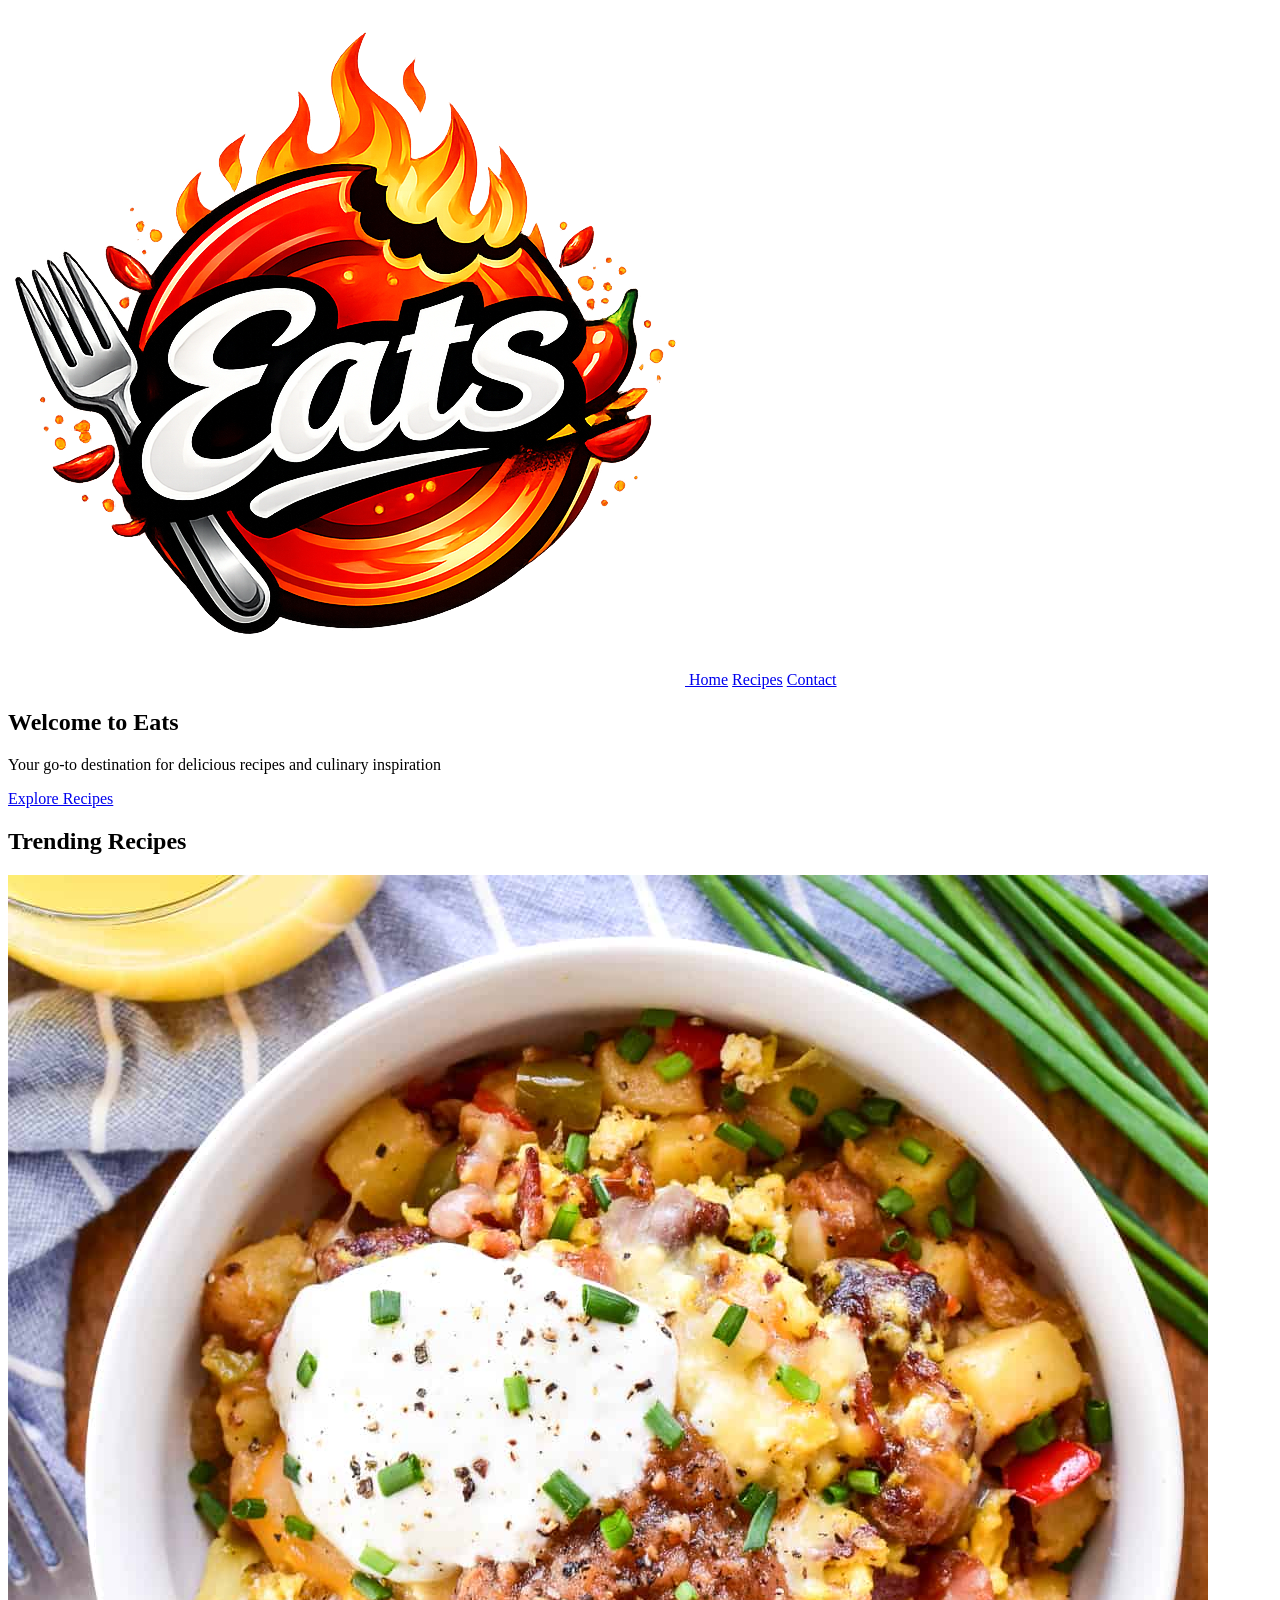
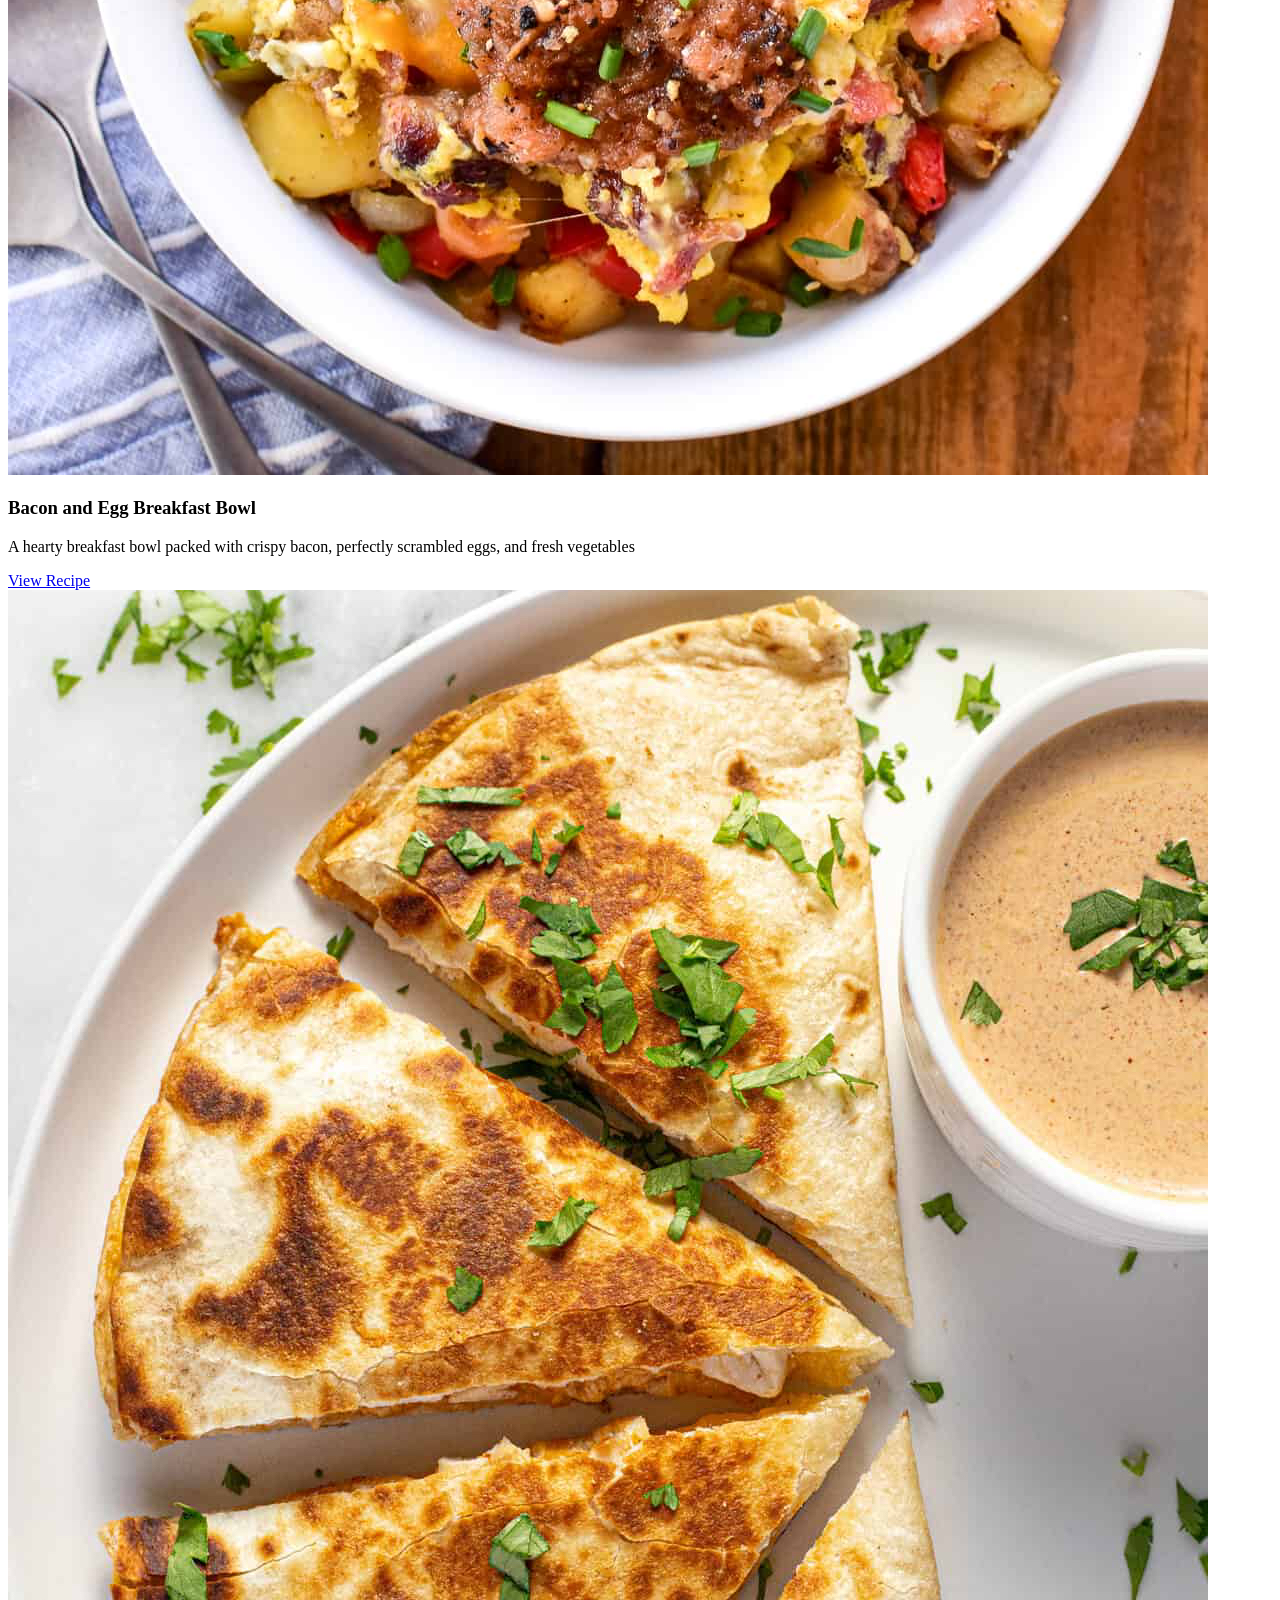
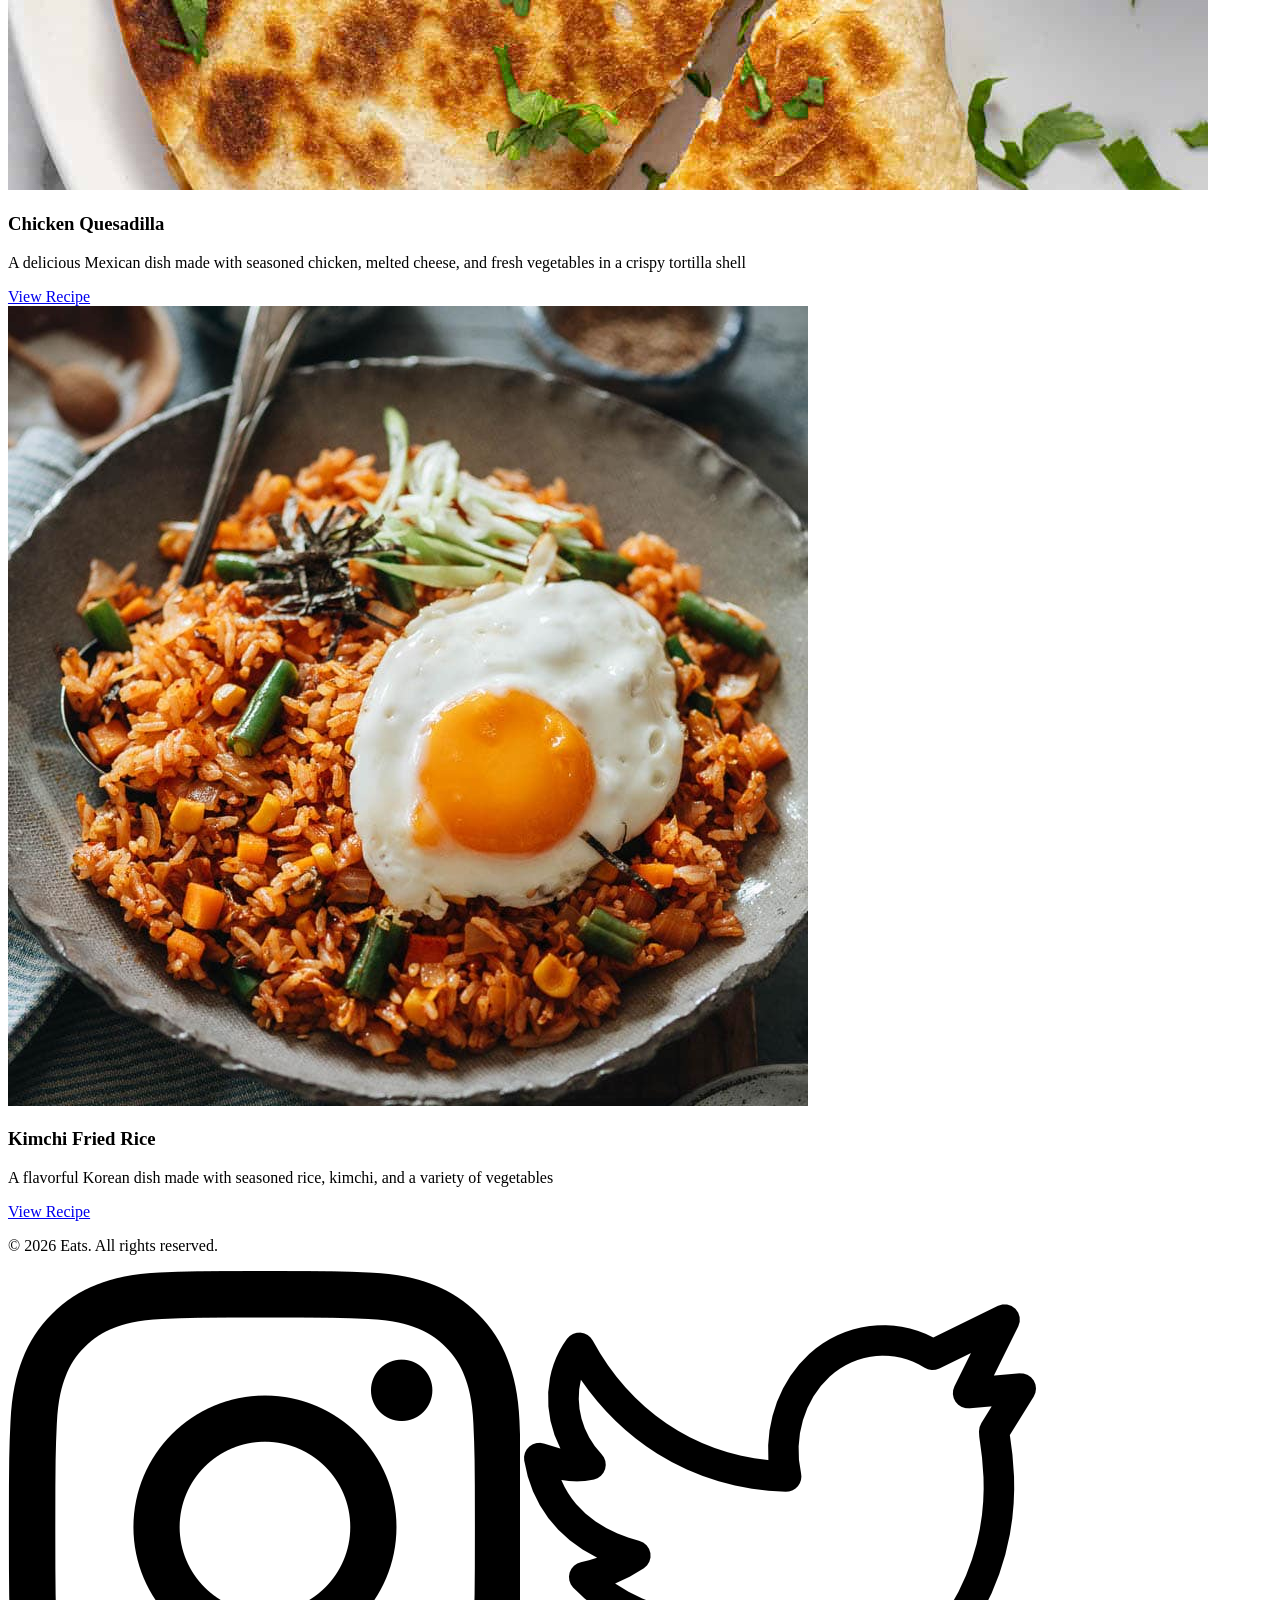
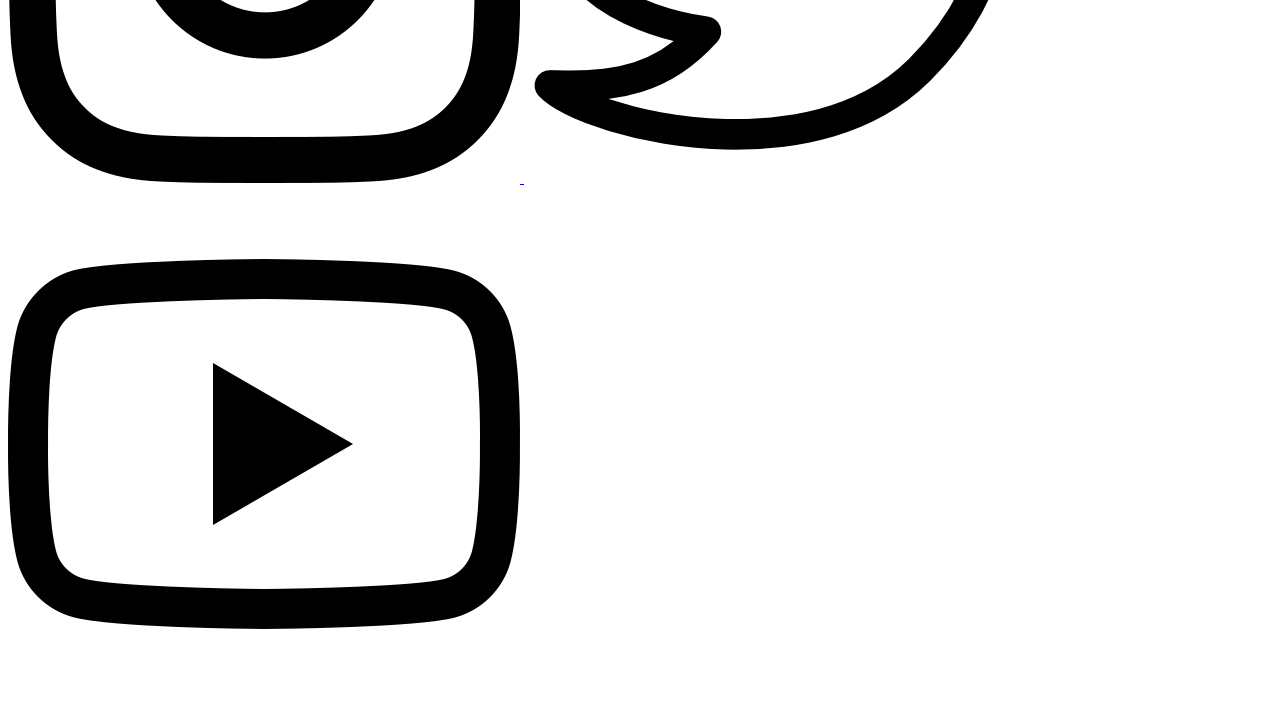
==== index.html @ 7d7ef248 "feat: Setup initial HTML" ====
<!DOCTYPE html>
<html lang="en">
<head>
    <meta charset="UTF-8">
    <meta name="viewport" content="width=device-width, initial-scale=1.0">
    <title>Eats</title>
</head>
<body>
    <header>
        <nav>
            <a href="index.html" class="logo-link">
                <img src="assets/images/logo.png" alt="Eats Logo" id="nav-logo">
            </a>
            <a href="index.html" class="active">Home</a>
            <a href="recipes.html">Recipes</a>
            <a href="contact.html">Contact</a>
        </nav>
    </header>

    <main>
        <section class="hero">
            <h1>Welcome to Eats</h1>
            <p>Your go-to destination for delicious recipes and culinary inspiration</p>
            <a href="recipes.html" class="btn">Explore Recipes</a>
        </section>

        <section class="trending-recipes">
            <h2>Trending Recipes</h2>
            <article class="recipe-card">
                <img src="assets/images/breakfast-bowl.jpg" alt="Bacon and Egg Breakfast Bowl" class ="recipe-card-image">
                <h3 class="recipe-card-title">Bacon and Egg Breakfast Bowl</h3>
                <p class="recipe-card-description">A hearty breakfast bowl packed with crispy bacon, perfectly scrambled eggs, and fresh vegetables</p>
                <a href="bacon-and-egg-breakfast-bowl.html" class="recipe-card-btn">View Recipe</a>
            </article>

            <article class="recipe-card">
                <img src="assets/images/chicken-quesadilla.jpg" alt="Chicken Quesadilla" class ="recipe-card-image">
                <h3 class="recipe-card-title">Chicken Quesadilla</h3>
                <p class="recipe-card-description">A delicious Mexican dish made with seasoned chicken, melted cheese, and fresh vegetables in a crispy tortilla shell</p>
                <a href="chicken-quesadilla.html" class="recipe-card-btn">View Recipe</a>
            </article>
            
            <article class="recipe-card">
                <img src="assets/images/kimchi-fried-rice.jpg" alt="Kimchi Fried Rice" class ="recipe-card-image">
                <h3 class="recipe-card-title">Kimchi Fried Rice</h3>
                <p class="recipe-card-description">A flavorful Korean dish made with seasoned rice, kimchi, and a variety of vegetables</p>
                <a href="kimchi-fried-rice.html" class="recipe-card-btn">View Recipe</a>
            </article>
        </section>
    </main>

    <footer>
        <p>&copy; 2026 Eats. All rights reserved.</p>
        <a href="https://www.instagram.com" target="_blank" rel="noopener noreferrer">
            <img src="assets/images/icon-instagram.png" alt="Instagram Icon" class="footer-icon">
        </a>
        <a href="https://www.twitter.com" target="_blank" rel="noopener noreferrer">
            <img src="assets/images/icon-twitter.png" alt="Twitter Icon" class="footer-icon">
        </a>
        <a href="https://www.youtube.com" target="_blank" rel="noopener noreferrer">
            <img src="assets/images/icon-youtube.png" alt="YouTube Icon" class="footer-icon">
        </a>
    </footer>
</body>
</html>
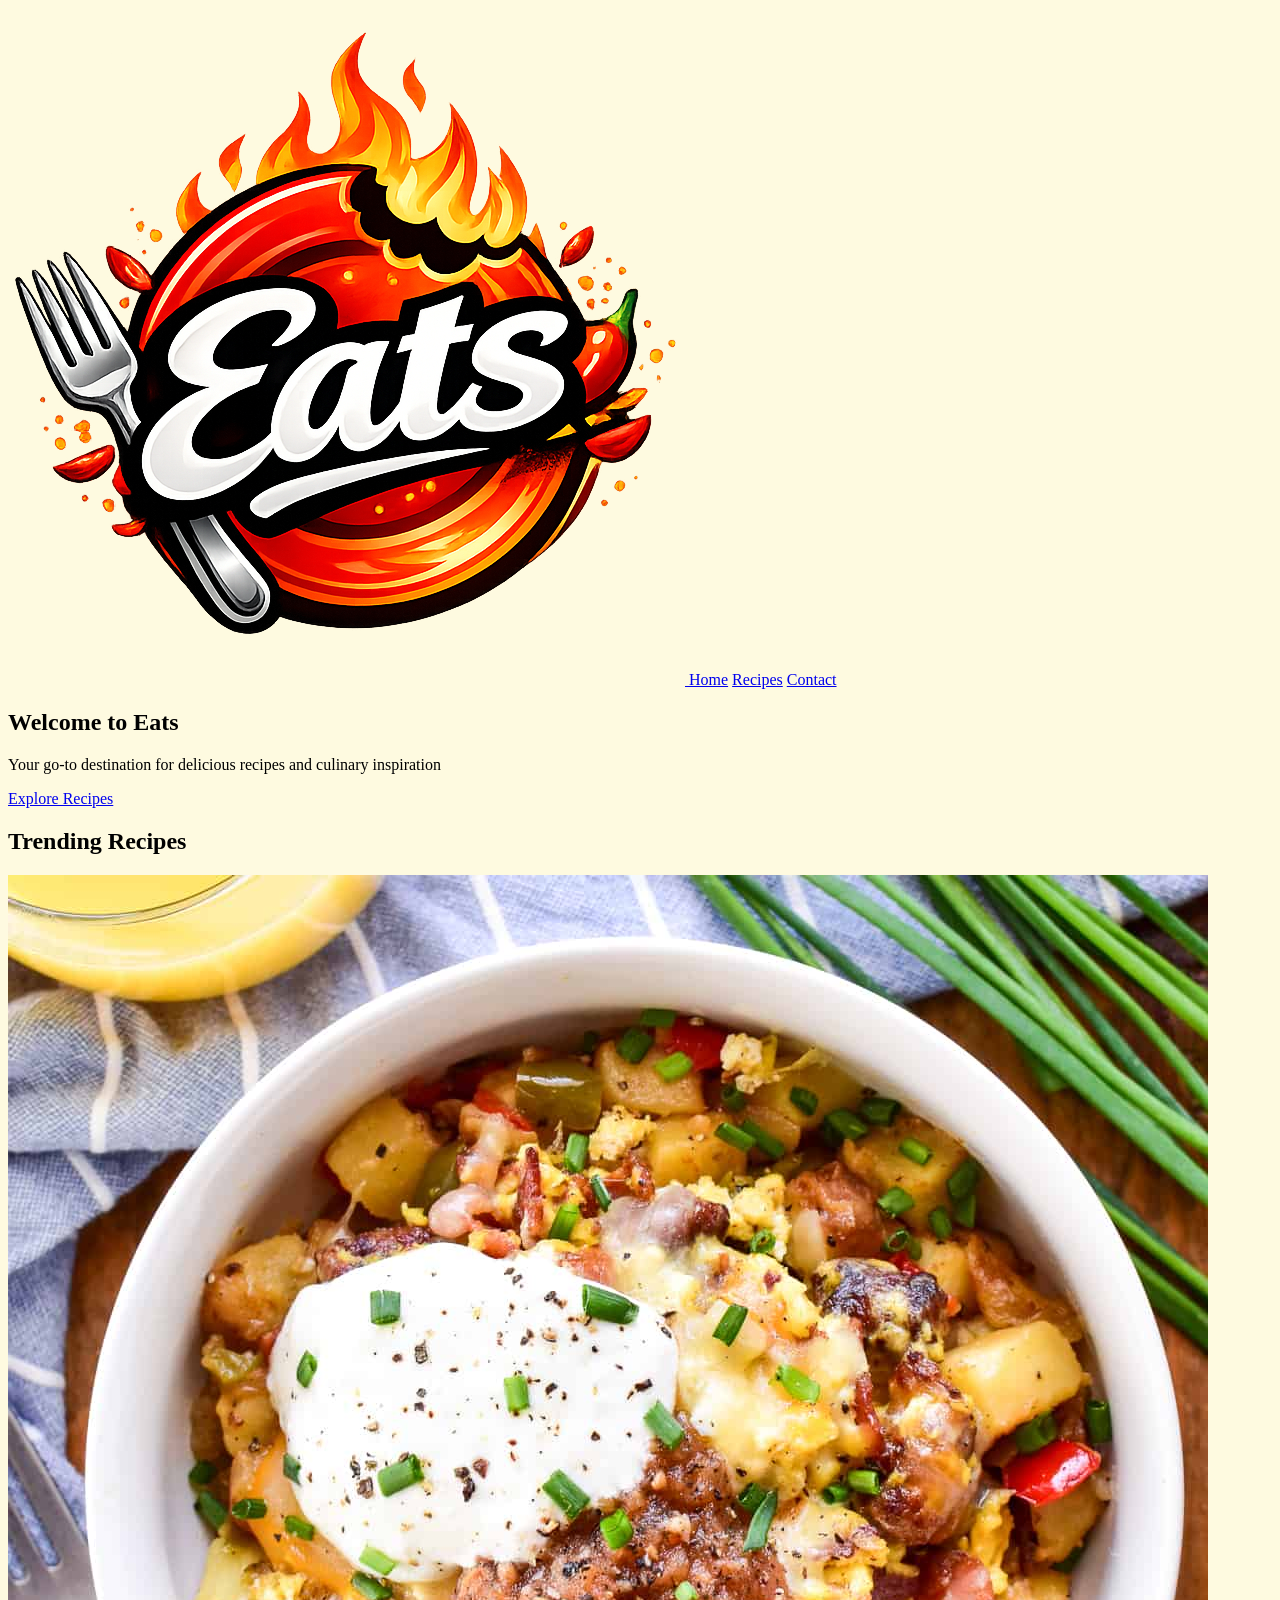
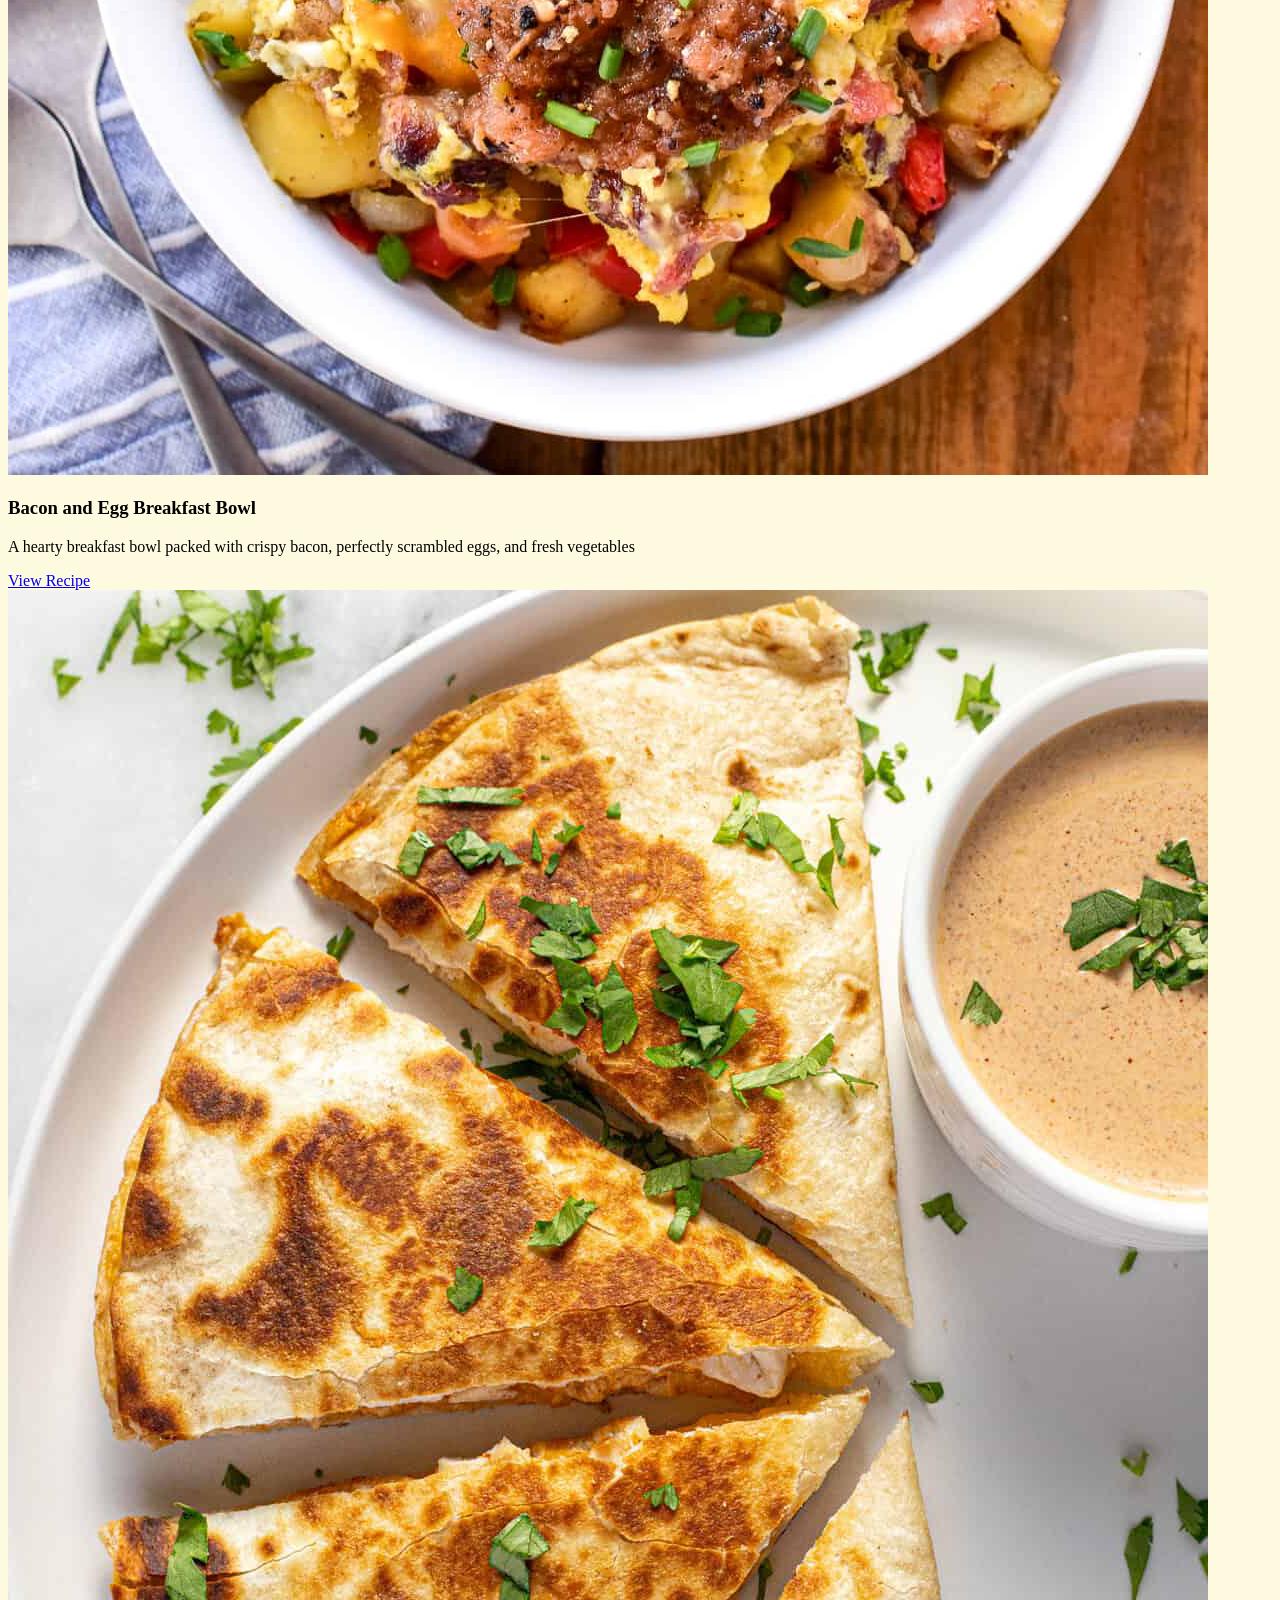
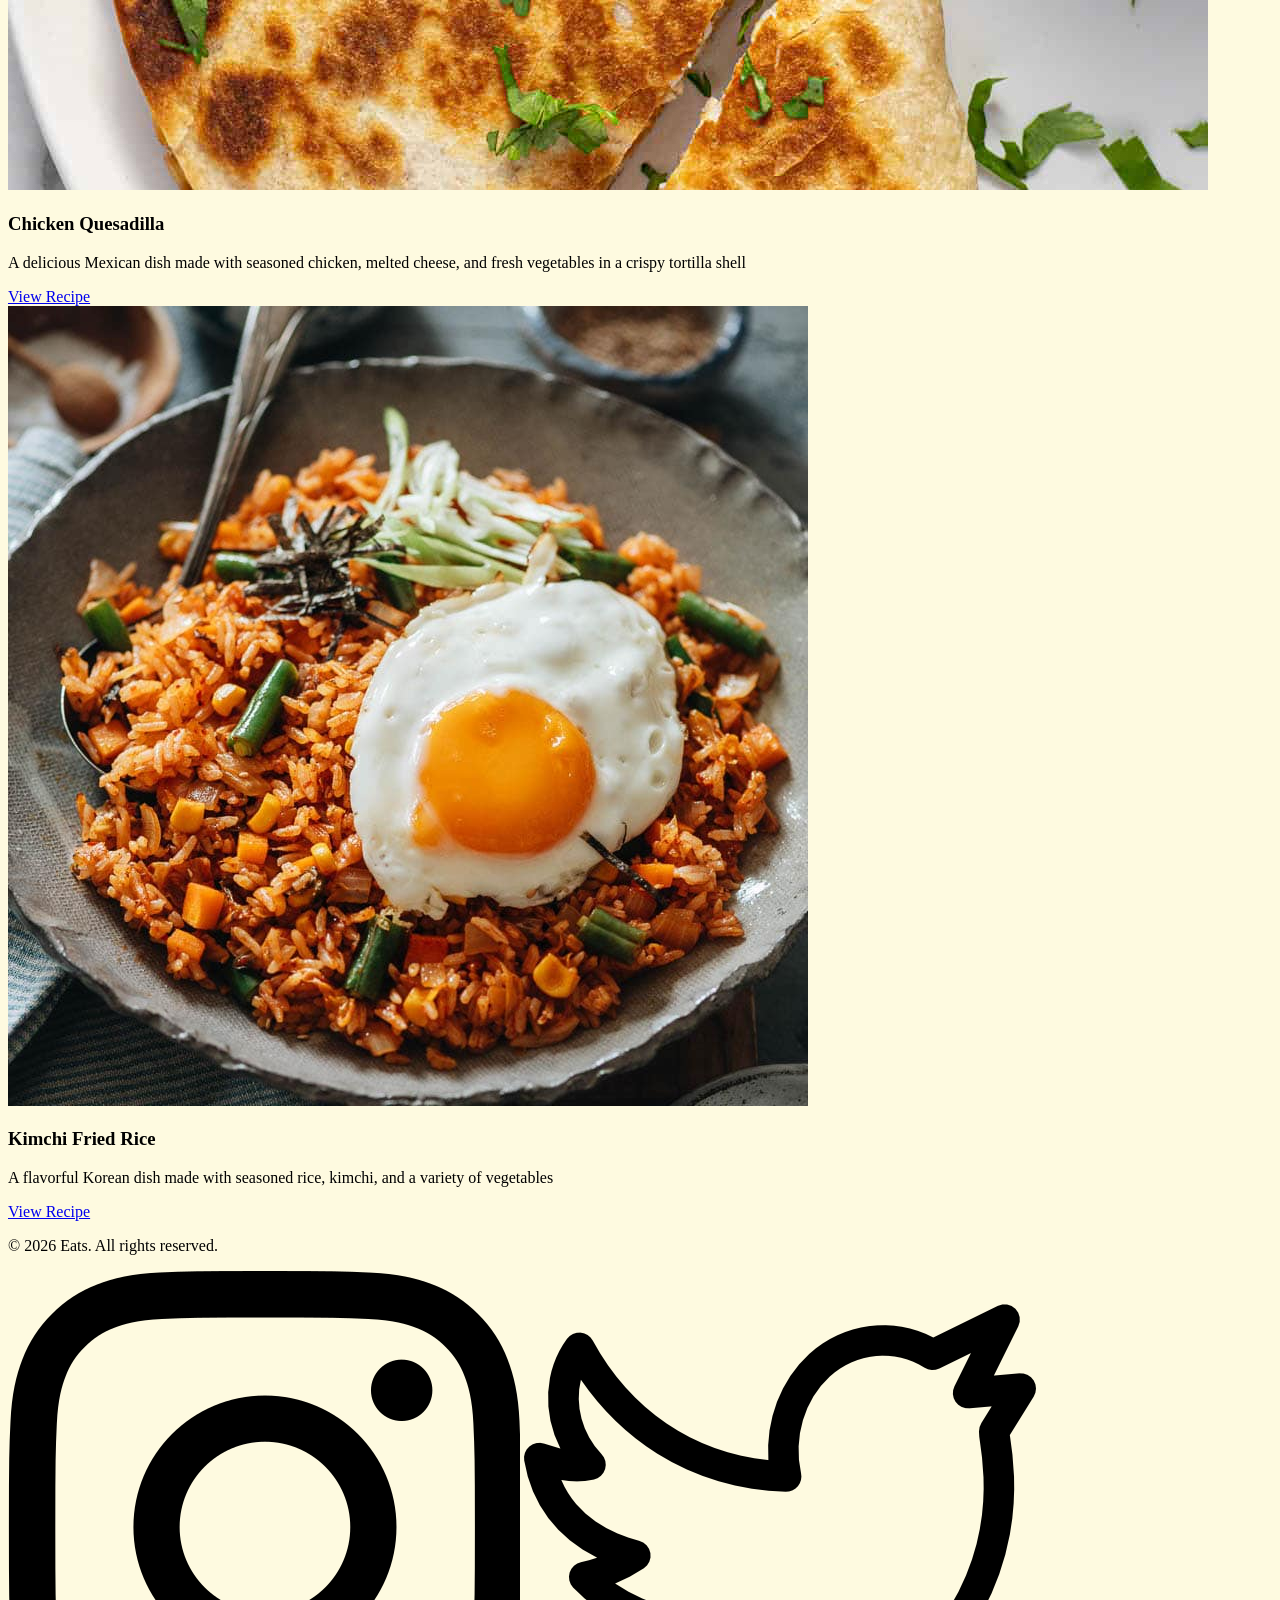
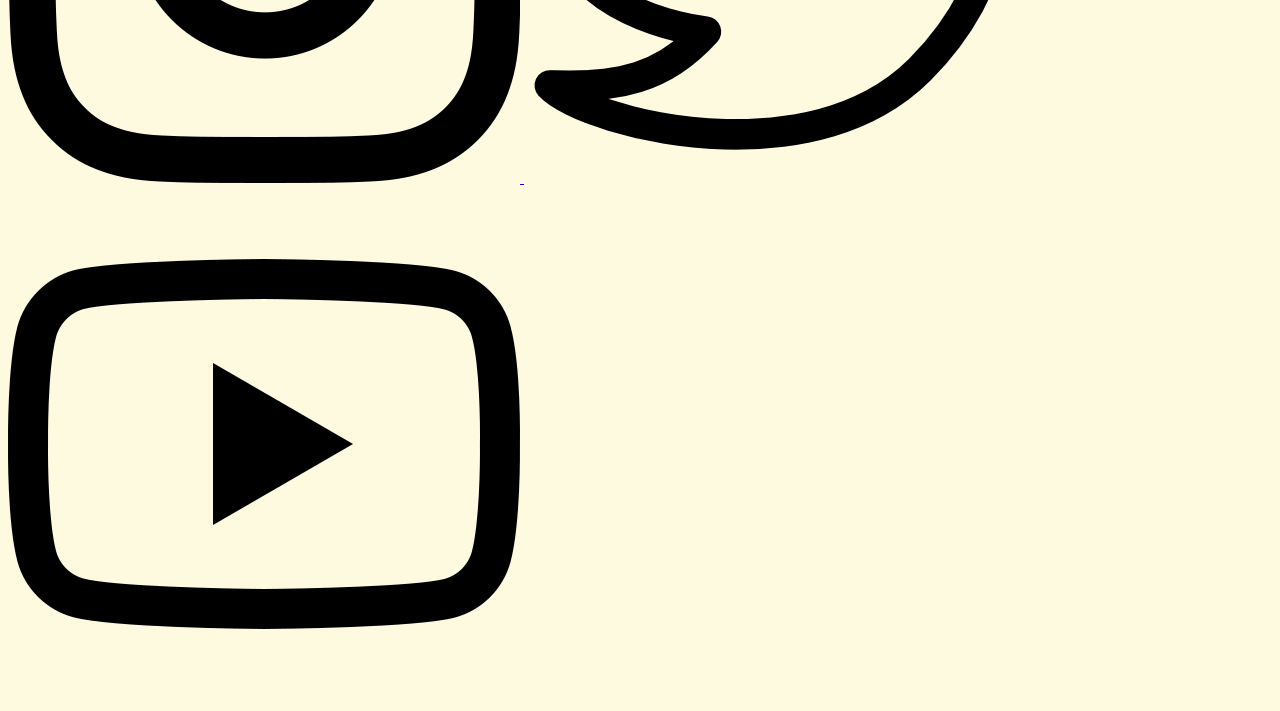
==== commit e84b494b: "feat: CSS body background" ====
--- a/index.html
+++ b/index.html
@@ -3,6 +3,7 @@
 <head>
     <meta charset="UTF-8">
     <meta name="viewport" content="width=device-width, initial-scale=1.0">
+    <link rel="stylesheet" href="assets/css/styles.css">
     <title>Eats</title>
 </head>
 <body>
--- a/assets/css/styles.css
+++ b/assets/css/styles.css
@@ -0,0 +1,3 @@
+body {
+    background-color: #FEFAE0;
+}
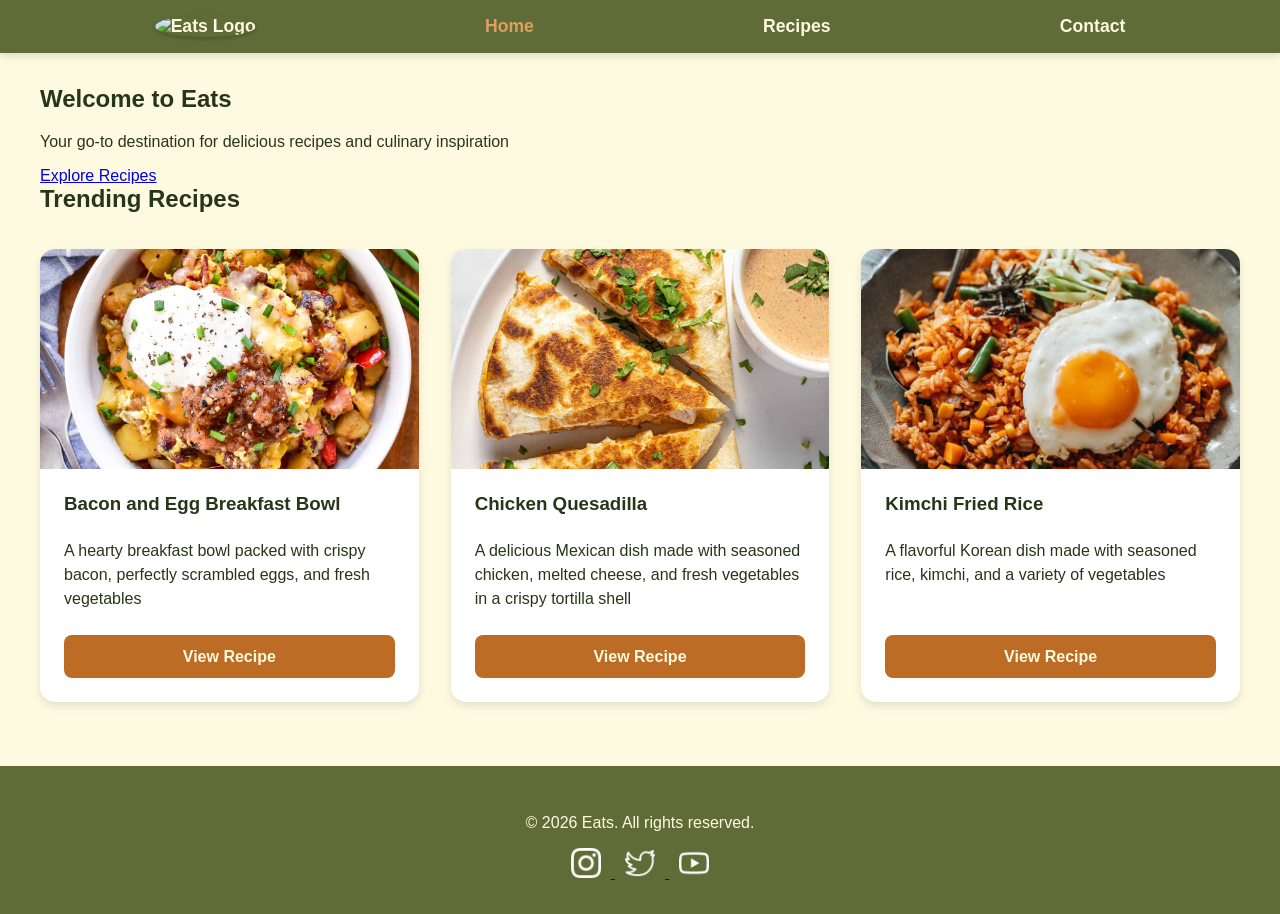
==== commit 47bf401f: "did a lot in css" ====
--- a/index.html
+++ b/index.html
@@ -10,7 +10,7 @@
     <header>
         <nav>
             <a href="index.html" class="logo-link">
-                <img src="assets/images/logo.png" alt="Eats Logo" id="nav-logo">
+                <img src="assets/images/logo.jpg" alt="Eats Logo" id="nav-logo">
             </a>
             <a href="index.html" class="active">Home</a>
             <a href="recipes.html">Recipes</a>
@@ -27,27 +27,38 @@
 
         <section class="trending-recipes">
             <h2>Trending Recipes</h2>
-            <article class="recipe-card">
-                <img src="assets/images/breakfast-bowl.jpg" alt="Bacon and Egg Breakfast Bowl" class ="recipe-card-image">
-                <h3 class="recipe-card-title">Bacon and Egg Breakfast Bowl</h3>
-                <p class="recipe-card-description">A hearty breakfast bowl packed with crispy bacon, perfectly scrambled eggs, and fresh vegetables</p>
-                <a href="bacon-and-egg-breakfast-bowl.html" class="recipe-card-btn">View Recipe</a>
-            </article>
+            
+            <div class="recipe-grid">
+                
+                <article class="recipe-card">
+                    <img src="assets/images/breakfast-bowl.jpg" alt="Bacon and Egg Breakfast Bowl" class="recipe-card-image">
+                    <div class="card-content">
+                        <h3 class="recipe-card-title">Bacon and Egg Breakfast Bowl</h3>
+                        <p class="recipe-card-description">A hearty breakfast bowl packed with crispy bacon, perfectly scrambled eggs, and fresh vegetables</p>
+                        <a href="bacon-and-egg-breakfast-bowl.html" class="recipe-card-btn">View Recipe</a>
+                    </div>
+                </article>
 
-            <article class="recipe-card">
-                <img src="assets/images/chicken-quesadilla.jpg" alt="Chicken Quesadilla" class ="recipe-card-image">
-                <h3 class="recipe-card-title">Chicken Quesadilla</h3>
-                <p class="recipe-card-description">A delicious Mexican dish made with seasoned chicken, melted cheese, and fresh vegetables in a crispy tortilla shell</p>
-                <a href="chicken-quesadilla.html" class="recipe-card-btn">View Recipe</a>
-            </article>
-            
-            <article class="recipe-card">
-                <img src="assets/images/kimchi-fried-rice.jpg" alt="Kimchi Fried Rice" class ="recipe-card-image">
-                <h3 class="recipe-card-title">Kimchi Fried Rice</h3>
-                <p class="recipe-card-description">A flavorful Korean dish made with seasoned rice, kimchi, and a variety of vegetables</p>
-                <a href="kimchi-fried-rice.html" class="recipe-card-btn">View Recipe</a>
-            </article>
-        </section>
+                <article class="recipe-card">
+                    <img src="assets/images/chicken-quesadilla.jpg" alt="Chicken Quesadilla" class="recipe-card-image">
+                    <div class="card-content">
+                        <h3 class="recipe-card-title">Chicken Quesadilla</h3>
+                        <p class="recipe-card-description">A delicious Mexican dish made with seasoned chicken, melted cheese, and fresh vegetables in a crispy tortilla shell</p>
+                        <a href="chicken-quesadilla.html" class="recipe-card-btn">View Recipe</a>
+                    </div>
+                </article>
+                
+                <article class="recipe-card">
+                    <img src="assets/images/kimchi-fried-rice.jpg" alt="Kimchi Fried Rice" class="recipe-card-image">
+                    <div class="card-content">
+                        <h3 class="recipe-card-title">Kimchi Fried Rice</h3>
+                        <p class="recipe-card-description">A flavorful Korean dish made with seasoned rice, kimchi, and a variety of vegetables</p>
+                        <a href="kimchi-fried-rice.html" class="recipe-card-btn">View Recipe</a>
+                    </div>
+                </article>
+
+            </div>
+            </section>
     </main>
 
     <footer>
--- a/assets/css/styles.css
+++ b/assets/css/styles.css
@@ -1,3 +1,161 @@
 body {
     background-color: #FEFAE0;
+}
+
+
+
+:root {
+    --dark-green: #283618;
+    --light-green: #606C38;
+    --off-white: #FEFAE0;
+    --light-brown: #DDA15E;
+    --dark-brown: #BC6C25;
+    --bg-color: var(--off-white);
+    --text-color: var(--dark-green);
+    --card-bg: #ffffff;
+    --nav-bg: var(--light-green);
+    --nav-text: var(--off-white);
+    --btn-bg: var(--dark-brown);
+    --btn-hover: var(--light-brown);
+}
+
+body.dark-mode {
+    --bg-color: var(--dark-green);
+    --text-color: var(--off-white);
+    --card-bg: var(--light-green);
+    --nav-bg: #1a2410;
+    --nav-text: var(--off-white);
+}
+
+body {
+    background-color: var(--bg-color);
+    color: var(--text-color);
+    font-family: 'Segoe UI', Tahoma, Geneva, Verdana, sans-serif;
+    margin: 0;
+    padding: 0;
+    transition: background-color 0.3s ease, color 0.3s ease; 
+}
+
+h1, h2, h3 {
+    margin-top: 0;
+}
+
+header {
+    background-color: var(--nav-bg);
+    box-shadow: 0 4px 6px rgba(0,0,0,0.1);
+}
+
+nav {
+    display: flex;
+    justify-content: space-around;
+    align-items: center;
+    padding: 1rem 2rem;
+    max-width: 1200px;
+    margin: 0 auto;
+}
+
+nav a {
+    color: var(--nav-text);
+    text-decoration: none;
+    font-weight: bold;
+    font-size: 1.1rem;
+    transition: color 0.3s ease;
+}
+
+nav a:hover, nav a.active {
+    color: var(--light-brown);
+}
+
+#nav-logo {
+    height: 60px;
+    border-radius: 50%;
+    box-shadow: 0 2px 4px rgba(0,0,0,0.2);
+}
+
+main {
+    max-width: 1200px;
+    margin: 2rem auto;
+    padding: 0 1rem;
+}
+
+.recipe-grid {
+    display: grid;
+    grid-template-columns: repeat(auto-fit, minmax(300px, 1fr));
+    gap: 2rem;
+    padding: 1rem 0;
+}
+
+.recipe-card {
+    background-color: var(--card-bg);
+    border-radius: 15px;
+    overflow: hidden;
+    box-shadow: 0 4px 8px rgba(0,0,0,0.1);
+    display: flex;
+    flex-direction: column;
+    transition: transform 0.3s ease, box-shadow 0.3s ease;
+}
+
+.recipe-card:hover {
+    transform: translateY(-10px);
+    box-shadow: 0 12px 24px rgba(0,0,0,0.2);
+}
+
+.recipe-card-image {
+    width: 100%;
+    height: 220px;
+    object-fit: cover;
+}
+
+.card-content {
+    padding: 1.5rem;
+    display: flex;
+    flex-direction: column;
+    flex-grow: 1;
+}
+
+.recipe-card-title {
+    color: var(--text-color);
+    margin-bottom: 0.5rem;
+}
+
+.recipe-card-description {
+    margin-bottom: 1.5rem;
+    line-height: 1.5;
+    flex-grow: 1;
+}
+
+.recipe-card-btn {
+    display: block;
+    padding: 0.8rem 1.5rem;
+    background-color: var(--btn-bg);
+    color: var(--off-white);
+    text-decoration: none;
+    border-radius: 8px;
+    font-weight: bold;
+    text-align: center;
+    transition: background-color 0.3s ease, transform 0.2s ease;
+}
+
+.recipe-card-btn:hover {
+    background-color: var(--btn-hover);
+    transform: scale(1.03);
+}
+
+footer {
+    background-color: var(--nav-bg);
+    color: var(--nav-text);
+    text-align: center;
+    padding: 2rem;
+    margin-top: 3rem;
+}
+
+.footer-icon {
+    width: 30px;
+    margin: 0 10px;
+    filter: brightness(0) invert(1); 
+    transition: transform 0.3s ease;
+}
+
+.footer-icon:hover {
+    transform: scale(1.2);
 }
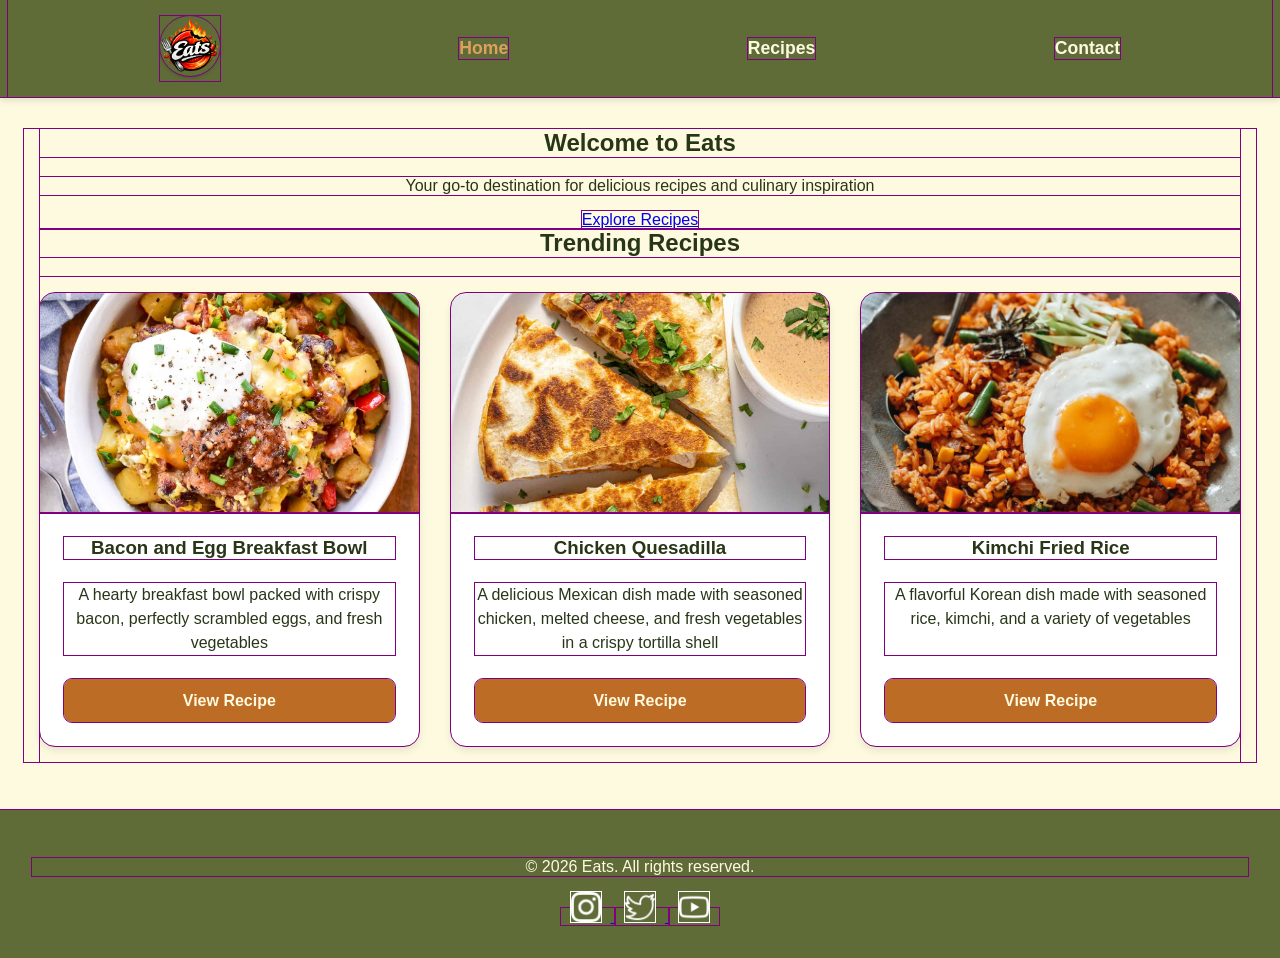
==== commit 7ca08625: "chore: Center CSS & fix logo image in nav bar" ====
--- a/index.html
+++ b/index.html
@@ -1,77 +1,77 @@
 <!DOCTYPE html>
 <html lang="en">
-<head>
-    <meta charset="UTF-8">
-    <meta name="viewport" content="width=device-width, initial-scale=1.0">
-    <link rel="stylesheet" href="assets/css/styles.css">
-    <title>Eats</title>
-</head>
-<body>
-    <header>
-        <nav>
-            <a href="index.html" class="logo-link">
-                <img src="assets/images/logo.jpg" alt="Eats Logo" id="nav-logo">
+    <head>
+        <meta charset="UTF-8">
+        <meta name="viewport" content="width=device-width, initial-scale=1.0">
+        <link rel="stylesheet" href="assets/css/styles.css">
+        <title>Eats</title>
+    </head>
+    <body>
+        <header>
+            <nav>
+                <a href="index.html" class="logo-link">
+                    <img src="assets/images/logo.png" alt="Eats Logo" id="nav-logo">
+                </a>
+                <a href="index.html" class="active">Home</a>
+                <a href="recipes.html">Recipes</a>
+                <a href="contact.html">Contact</a>
+            </nav>
+        </header>
+
+        <main>
+            <section class="hero">
+                <h1>Welcome to Eats</h1>
+                <p>Your go-to destination for delicious recipes and culinary inspiration</p>
+                <a href="recipes.html" class="btn">Explore Recipes</a>
+            </section>
+
+            <section class="trending-recipes">
+                <h2>Trending Recipes</h2>
+                
+                <div class="recipe-grid">
+                    
+                    <article class="recipe-card">
+                        <img src="assets/images/breakfast-bowl.jpg" alt="Bacon and Egg Breakfast Bowl" class="recipe-card-image">
+                        <div class="card-content">
+                            <h3 class="recipe-card-title">Bacon and Egg Breakfast Bowl</h3>
+                            <p class="recipe-card-description">A hearty breakfast bowl packed with crispy bacon, perfectly scrambled eggs, and fresh vegetables</p>
+                            <a href="bacon-and-egg-breakfast-bowl.html" class="recipe-card-btn">View Recipe</a>
+                        </div>
+                    </article>
+
+                    <article class="recipe-card">
+                        <img src="assets/images/chicken-quesadilla.jpg" alt="Chicken Quesadilla" class="recipe-card-image">
+                        <div class="card-content">
+                            <h3 class="recipe-card-title">Chicken Quesadilla</h3>
+                            <p class="recipe-card-description">A delicious Mexican dish made with seasoned chicken, melted cheese, and fresh vegetables in a crispy tortilla shell</p>
+                            <a href="chicken-quesadilla.html" class="recipe-card-btn">View Recipe</a>
+                        </div>
+                    </article>
+                    
+                    <article class="recipe-card">
+                        <img src="assets/images/kimchi-fried-rice.jpg" alt="Kimchi Fried Rice" class="recipe-card-image">
+                        <div class="card-content">
+                            <h3 class="recipe-card-title">Kimchi Fried Rice</h3>
+                            <p class="recipe-card-description">A flavorful Korean dish made with seasoned rice, kimchi, and a variety of vegetables</p>
+                            <a href="kimchi-fried-rice.html" class="recipe-card-btn">View Recipe</a>
+                        </div>
+                    </article>
+
+                </div>
+                </section>
+        </main>
+
+        <footer>
+            <p>&copy; 2026 Eats. All rights reserved.</p>
+            <a href="https://www.instagram.com" target="_blank" rel="noopener noreferrer">
+                <img src="assets/images/icon-instagram.png" alt="Instagram Icon" class="footer-icon">
             </a>
-            <a href="index.html" class="active">Home</a>
-            <a href="recipes.html">Recipes</a>
-            <a href="contact.html">Contact</a>
-        </nav>
-    </header>
-
-    <main>
-        <section class="hero">
-            <h1>Welcome to Eats</h1>
-            <p>Your go-to destination for delicious recipes and culinary inspiration</p>
-            <a href="recipes.html" class="btn">Explore Recipes</a>
-        </section>
-
-        <section class="trending-recipes">
-            <h2>Trending Recipes</h2>
-            
-            <div class="recipe-grid">
-                
-                <article class="recipe-card">
-                    <img src="assets/images/breakfast-bowl.jpg" alt="Bacon and Egg Breakfast Bowl" class="recipe-card-image">
-                    <div class="card-content">
-                        <h3 class="recipe-card-title">Bacon and Egg Breakfast Bowl</h3>
-                        <p class="recipe-card-description">A hearty breakfast bowl packed with crispy bacon, perfectly scrambled eggs, and fresh vegetables</p>
-                        <a href="bacon-and-egg-breakfast-bowl.html" class="recipe-card-btn">View Recipe</a>
-                    </div>
-                </article>
-
-                <article class="recipe-card">
-                    <img src="assets/images/chicken-quesadilla.jpg" alt="Chicken Quesadilla" class="recipe-card-image">
-                    <div class="card-content">
-                        <h3 class="recipe-card-title">Chicken Quesadilla</h3>
-                        <p class="recipe-card-description">A delicious Mexican dish made with seasoned chicken, melted cheese, and fresh vegetables in a crispy tortilla shell</p>
-                        <a href="chicken-quesadilla.html" class="recipe-card-btn">View Recipe</a>
-                    </div>
-                </article>
-                
-                <article class="recipe-card">
-                    <img src="assets/images/kimchi-fried-rice.jpg" alt="Kimchi Fried Rice" class="recipe-card-image">
-                    <div class="card-content">
-                        <h3 class="recipe-card-title">Kimchi Fried Rice</h3>
-                        <p class="recipe-card-description">A flavorful Korean dish made with seasoned rice, kimchi, and a variety of vegetables</p>
-                        <a href="kimchi-fried-rice.html" class="recipe-card-btn">View Recipe</a>
-                    </div>
-                </article>
-
-            </div>
-            </section>
-    </main>
-
-    <footer>
-        <p>&copy; 2026 Eats. All rights reserved.</p>
-        <a href="https://www.instagram.com" target="_blank" rel="noopener noreferrer">
-            <img src="assets/images/icon-instagram.png" alt="Instagram Icon" class="footer-icon">
-        </a>
-        <a href="https://www.twitter.com" target="_blank" rel="noopener noreferrer">
-            <img src="assets/images/icon-twitter.png" alt="Twitter Icon" class="footer-icon">
-        </a>
-        <a href="https://www.youtube.com" target="_blank" rel="noopener noreferrer">
-            <img src="assets/images/icon-youtube.png" alt="YouTube Icon" class="footer-icon">
-        </a>
-    </footer>
-</body>
+            <a href="https://www.twitter.com" target="_blank" rel="noopener noreferrer">
+                <img src="assets/images/icon-twitter.png" alt="Twitter Icon" class="footer-icon">
+            </a>
+            <a href="https://www.youtube.com" target="_blank" rel="noopener noreferrer">
+                <img src="assets/images/icon-youtube.png" alt="YouTube Icon" class="footer-icon">
+            </a>
+        </footer>
+    </body>
 </html>
--- a/assets/css/styles.css
+++ b/assets/css/styles.css
@@ -1,8 +1,6 @@
-body {
-    background-color: #FEFAE0;
+* {
+    outline: 1px solid purple;
 }
-
-
 
 :root {
     --dark-green: #283618;
@@ -33,7 +31,7 @@
     font-family: 'Segoe UI', Tahoma, Geneva, Verdana, sans-serif;
     margin: 0;
     padding: 0;
-    transition: background-color 0.3s ease, color 0.3s ease; 
+    transition: background-color 0.3s ease, color 0.3s ease;
 }
 
 h1, h2, h3 {
@@ -76,6 +74,11 @@
     max-width: 1200px;
     margin: 2rem auto;
     padding: 0 1rem;
+    display: flex;
+    justify-content: center;
+    align-content: center;
+    flex-direction: column;
+    text-align: center;
 }
 
 .recipe-grid {
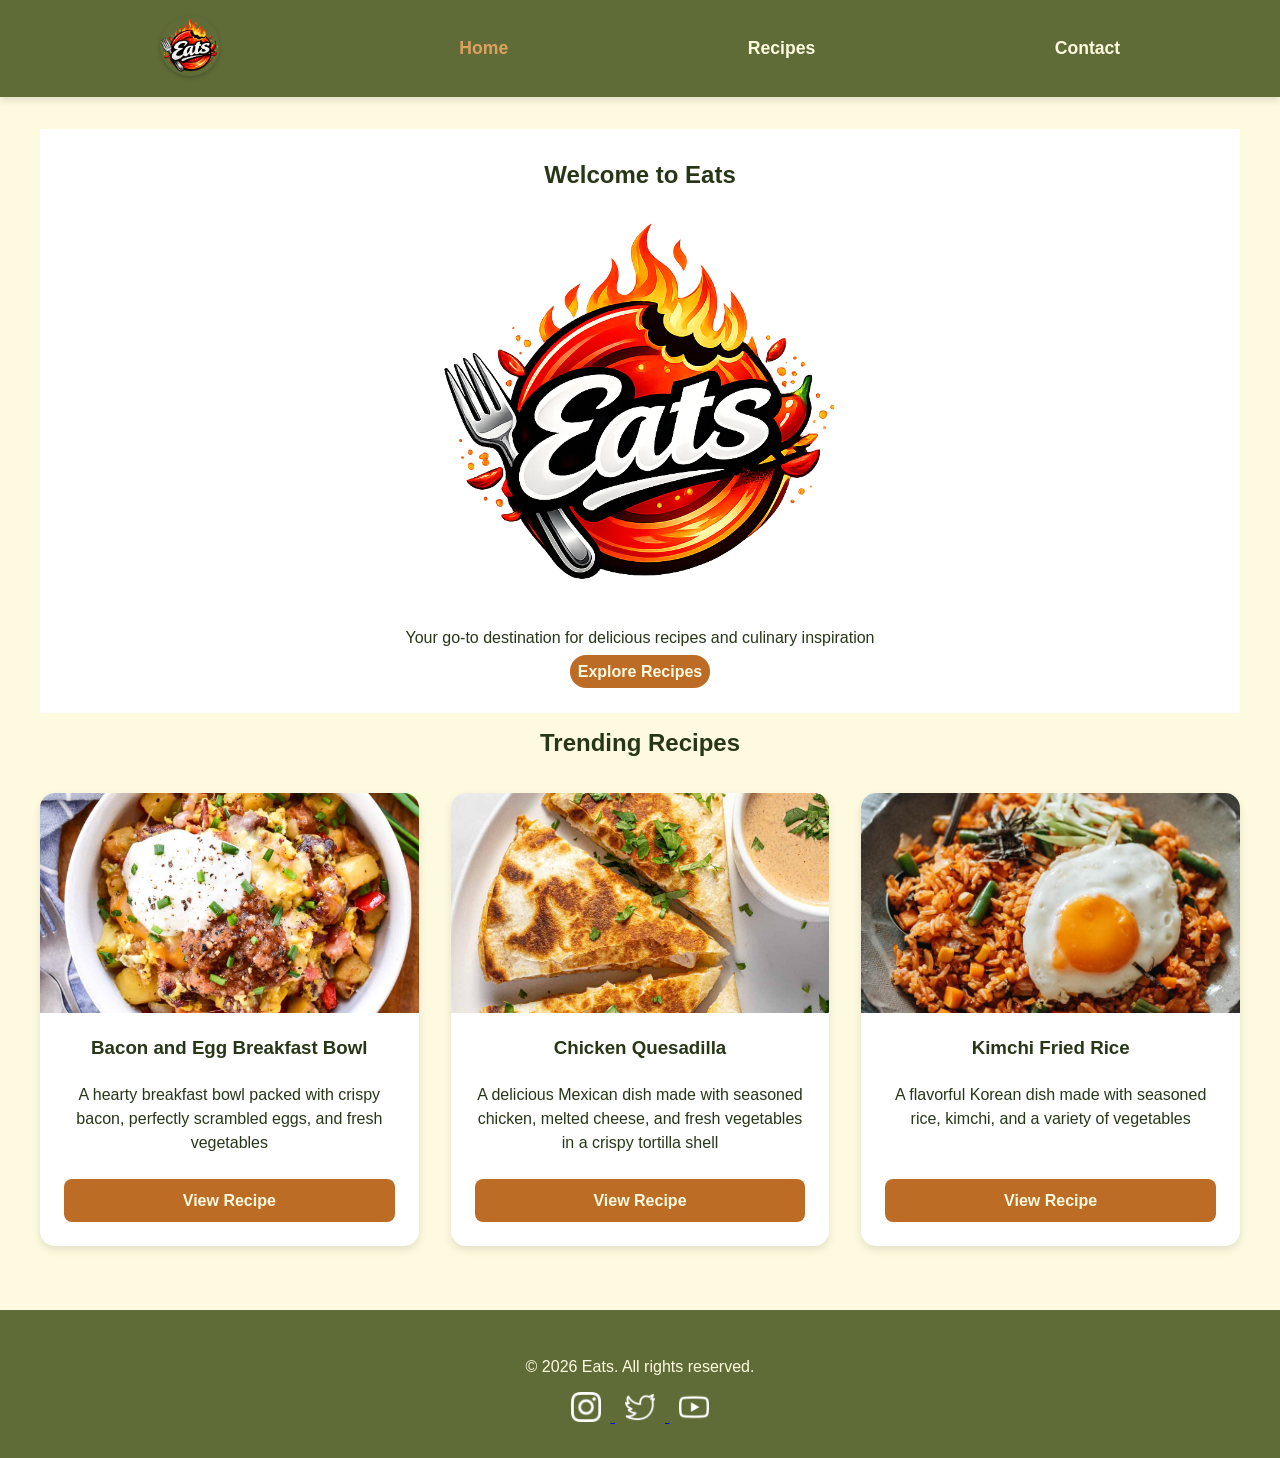
==== commit ec9c3828: "feat: Add logo image to home page and add button cursor style" ====
--- a/index.html
+++ b/index.html
@@ -21,6 +21,7 @@
         <main>
             <section class="hero">
                 <h1>Welcome to Eats</h1>
+                <img src="assets/images/logo.png" alt="Eats Logo" id="index-logo">
                 <p>Your go-to destination for delicious recipes and culinary inspiration</p>
                 <a href="recipes.html" class="btn">Explore Recipes</a>
             </section>
--- a/assets/css/styles.css
+++ b/assets/css/styles.css
@@ -1,6 +1,12 @@
-* {
+/* * {
     outline: 1px solid purple;
-}
+} */
+
+/*
+=============
+Global Styles
+=============
+*/
 
 :root {
     --dark-green: #283618;
@@ -34,6 +40,24 @@
     transition: background-color 0.3s ease, color 0.3s ease;
 }
 
+main {
+    max-width: 1200px;
+    margin: 2rem auto;
+    padding: 0 1rem;
+    display: flex;
+    justify-content: center;
+    align-content: center;
+    flex-direction: column;
+    text-align: center;
+    gap: 1rem;
+}
+
+/*
+================
+Component Styles
+================
+*/
+
 h1, h2, h3 {
     margin-top: 0;
 }
@@ -70,16 +94,50 @@
     box-shadow: 0 2px 4px rgba(0,0,0,0.2);
 }
 
-main {
-    max-width: 1200px;
-    margin: 2rem auto;
-    padding: 0 1rem;
-    display: flex;
-    justify-content: center;
-    align-content: center;
-    flex-direction: column;
+footer {
+    background-color: var(--nav-bg);
+    color: var(--nav-text);
     text-align: center;
-}
+    padding: 2rem;
+    margin-top: 3rem;
+}
+
+.footer-icon {
+    width: 30px;
+    margin: 0 10px;
+    filter: brightness(0) invert(1); 
+    transition: transform 0.3s ease;
+}
+
+.footer-icon:hover {
+    transform: scale(1.2);
+}
+
+button {
+    padding: 0.5rem;
+    background-color: var(--btn-bg);
+    color: var(--off-white);
+    border: none;
+    border-radius: 16px;
+    font-weight: bold;
+    cursor: pointer;
+}
+
+.btn {
+    padding: 0.5rem;
+    background-color: var(--btn-bg);
+    color: var(--off-white);
+    border: none;
+    border-radius: 16px;
+    font-weight: bold;
+    text-decoration: none;
+}
+
+/*
+=============
+Recipe Card Styles
+=============
+*/
 
 .recipe-grid {
     display: grid;
@@ -144,21 +202,245 @@
     transform: scale(1.03);
 }
 
-footer {
-    background-color: var(--nav-bg);
-    color: var(--nav-text);
-    text-align: center;
+/* 
+=============================
+Individual recipe page styles
+=============================
+*/
+
+.recipe-pages-layout {
+    display: grid;
+    grid-template-columns: 1fr 4fr;
+    grid-template-areas: "sidebar content";
+    gap: 1rem;
+}
+
+.recipe-content {
+    grid-area: content;
+    display: flex;
+    flex-direction: column;
+    gap: 2rem;
+}
+
+aside {
+    grid-area: sidebar;
+    background-color: var(--card-bg);
+    position: sticky;
+    top: 1rem;
+    align-self: start;
+    padding: 1rem;
+    border-radius: 15px;
+}
+
+.steps-links {
+    text-align: left;
+}
+
+.hero-image {
+    width: auto;
+    height: 400px;
+    border-radius: 15px;
+    box-shadow: 0 4px 8px rgba(0,0,0,0.1);
+}
+
+.recipe-details {
+    display: flex;
+    justify-content: center;
+    gap: 1rem;
+}
+
+.star-rating {
+    display: flex;
+    justify-content: center;
+    gap: 0.375rem;
+}
+
+.star-icon img {
+    width: 25px;
+}
+
+.ingredients-container {
+    background-color: var(--card-bg);
+    padding: 1.5rem;
+    border-radius: 15px;
+    box-shadow: 0 4px 8px rgba(0,0,0,0.1);
+    margin-top: 2rem;
+}
+
+.ingredients-list {
+    display: grid;
+    grid-template-columns: repeat(3, 1fr);
+    gap: 1rem;
+    list-style: none;
+    padding: 0;
+    margin: 0;
+}
+
+.directions-section {
+    text-align: left;
+}
+
+.directions-list {
+    list-style: none;
+    padding-left: 1.5rem;
+}
+
+.recommendation-section > h2 {
+    text-align: left;
+}
+
+.ratings-section {
+    display: flex;
+    flex-direction: column;
+    justify-content: left;
+    align-content: left;
+    text-align: left;
+    gap: 1rem;
+}
+
+.ratings-section > .star-rating {
+    justify-content: left;
+}
+
+
+.filters {
+    display: flex;
+    gap: 1rem;
+}
+
+.leave-review {
+    display: flex;
+    flex-direction: column;
+    gap: 0.5rem;
+}
+
+.leave-review > .star-rating {
+    justify-content: left;
+}
+
+.review-container {
+    display: flex;
+    flex-direction: column;
+    gap: 1rem;
+}
+
+
+.review-form {
+    display: flex;
+    flex-direction: column;
+    align-items: flex-start;
+    gap: 1rem;
+}
+
+#review-text-area {
+    width: 40%;
+    min-height: 50px;
+    padding: 0.8rem;
+    border-radius: 8px;
+    border: 1px solid #ccc;
+}
+
+.review-card {
+    background-color: var(--card-bg);
+    padding: 1rem;
+    border-radius: 15px;
+    box-shadow: 0 4px 8px rgba(0,0,0,0.1);
+    display: flex;
+    flex-direction: column;
+    gap: 0.25rem;
+}
+
+.reviewer-name {
+    font-weight: bold;
+}
+
+.review-card > .star-rating {
+    justify-content: left;
+    gap: 0.25rem;
+}
+
+.review-card > .star-rating > .star-icon img{
+    width: 15px;
+}
+/*ADD HOVER AND TRANSFORM FOR STAR RATING.
+CHANGE THE EMPTY STAR TO A FULL ONE*/
+
+/*
+===================
+Recipe page styles
+==================
+*/
+
+.search-filters {
+    display: flex;
+    gap: 0.5rem;
+}
+
+.filter-group {
+    display: flex;
+    align-items: center;
+    gap: 0.4rem;
+}
+
+#search-input {
+    width: 50%;
+    border-radius: 15px;
+    border: 1px solid #ccc;
+    padding: 0.4rem;
+}
+
+select {
+    padding: 0.4rem;
+    border-radius: 15px;
+    border: 1px solid #ccc;
+}
+
+/*
+===================
+Contact page styles
+==================
+*/
+
+.contact-layout {
+    display: grid;
+    flex-direction: column;
+    grid-template-columns: 1fr 2fr;
+    gap: 2rem;
+}
+
+#contact-logo {
+    width: 100%;
+    height: auto;
+}
+
+.contact-info {
+    display: flexbox;
+    flex-direction: column;
+    background-color: var(--card-bg);
+    padding: 1.5rem;
+    border-radius: 15px;
+    box-shadow: 0 4px 8px rgba(0,0,0,0.1);
+}
+
+.contact-form {
+    display: flex;
+    flex-direction: column;
+    gap: 1rem;
+}
+
+/*
+================
+Home page styles
+================
+*/
+
+.hero {
+    background-color: var(--card-bg);
     padding: 2rem;
-    margin-top: 3rem;
-}
-
-.footer-icon {
-    width: 30px;
-    margin: 0 10px;
-    filter: brightness(0) invert(1); 
-    transition: transform 0.3s ease;
-}
-
-.footer-icon:hover {
-    transform: scale(1.2);
+    gap: 1rem;
+}
+
+#index-logo {
+    width: auto;
+    height: 400px;
 }
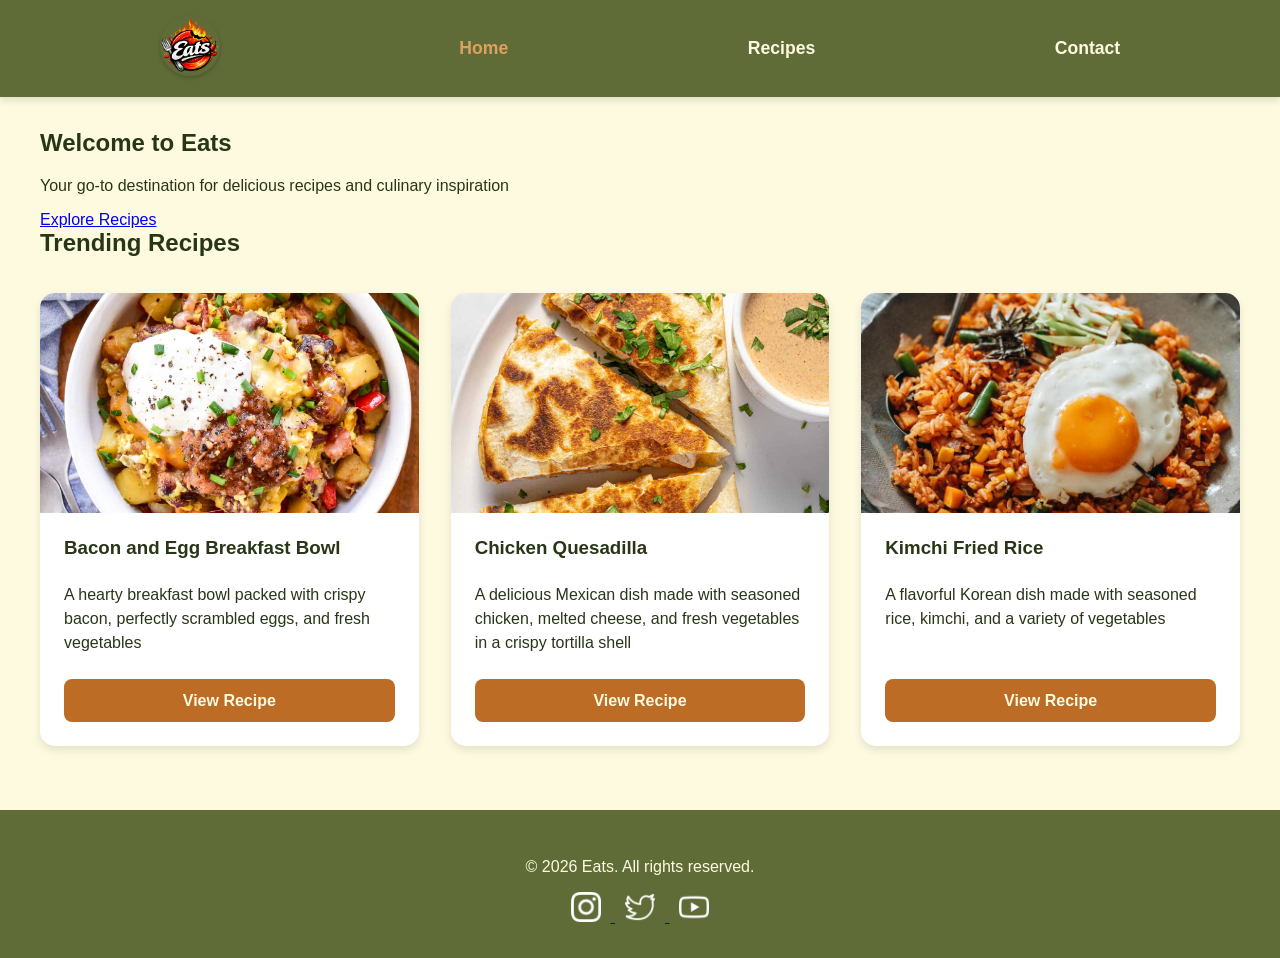
==== commit 0abf161f: "minor updates" ====
--- a/index.html
+++ b/index.html
@@ -1,78 +1,78 @@
 <!DOCTYPE html>
 <html lang="en">
-    <head>
-        <meta charset="UTF-8">
-        <meta name="viewport" content="width=device-width, initial-scale=1.0">
-        <link rel="stylesheet" href="assets/css/styles.css">
-        <title>Eats</title>
-    </head>
-    <body>
-        <header>
-            <nav>
-                <a href="index.html" class="logo-link">
-                    <img src="assets/images/logo.png" alt="Eats Logo" id="nav-logo">
-                </a>
-                <a href="index.html" class="active">Home</a>
-                <a href="recipes.html">Recipes</a>
-                <a href="contact.html">Contact</a>
-            </nav>
-        </header>
+<head>
+    <meta charset="UTF-8">
+    <meta name="viewport" content="width=device-width, initial-scale=1.0">
+    <link rel="stylesheet" href="assets/css/styles.css">
+    <title>Eats</title>
+</head>
 
-        <main>
-            <section class="hero">
-                <h1>Welcome to Eats</h1>
-                <img src="assets/images/logo.png" alt="Eats Logo" id="index-logo">
-                <p>Your go-to destination for delicious recipes and culinary inspiration</p>
-                <a href="recipes.html" class="btn">Explore Recipes</a>
+<body>
+    <header>
+        <nav>
+            <a href="index.html" class="logo-link">
+                <img src="assets/images/logo.png" alt="Eats Logo" id="nav-logo">
+            </a>
+            <a href="index.html" class="active">Home</a>
+            <a href="recipes.html">Recipes</a>
+            <a href="contact.html">Contact</a>
+        </nav>
+    </header>
+
+    <main>
+        <section class="hero">
+            <h1>Welcome to Eats</h1>
+            <p>Your go-to destination for delicious recipes and culinary inspiration</p>
+            <a href="recipes.html" class="btn">Explore Recipes</a>
+        </section>
+
+        <section class="trending-recipes">
+            <h2>Trending Recipes</h2>
+            
+            <div class="recipe-grid">
+                
+                <article class="recipe-card">
+                    <img src="assets/images/breakfast-bowl.jpg" alt="Bacon and Egg Breakfast Bowl" class="recipe-card-image">
+                    <div class="card-content">
+                        <h3 class="recipe-card-title">Bacon and Egg Breakfast Bowl</h3>
+                        <p class="recipe-card-description">A hearty breakfast bowl packed with crispy bacon, perfectly scrambled eggs, and fresh vegetables</p>
+                        <a href="bacon-and-egg-breakfast-bowl.html" class="recipe-card-btn">View Recipe</a>
+                    </div>
+                </article>
+
+                <article class="recipe-card">
+                    <img src="assets/images/chicken-quesadilla.jpg" alt="Chicken Quesadilla" class="recipe-card-image">
+                    <div class="card-content">
+                        <h3 class="recipe-card-title">Chicken Quesadilla</h3>
+                        <p class="recipe-card-description">A delicious Mexican dish made with seasoned chicken, melted cheese, and fresh vegetables in a crispy tortilla shell</p>
+                        <a href="chicken-quesadilla.html" class="recipe-card-btn">View Recipe</a>
+                    </div>
+                </article>
+                
+                <article class="recipe-card">
+                    <img src="assets/images/kimchi-fried-rice.jpg" alt="Kimchi Fried Rice" class="recipe-card-image">
+                    <div class="card-content">
+                        <h3 class="recipe-card-title">Kimchi Fried Rice</h3>
+                        <p class="recipe-card-description">A flavorful Korean dish made with seasoned rice, kimchi, and a variety of vegetables</p>
+                        <a href="kimchi-fried-rice.html" class="recipe-card-btn">View Recipe</a>
+                    </div>
+                </article>
+
+            </div>
             </section>
+    </main>
 
-            <section class="trending-recipes">
-                <h2>Trending Recipes</h2>
-                
-                <div class="recipe-grid">
-                    
-                    <article class="recipe-card">
-                        <img src="assets/images/breakfast-bowl.jpg" alt="Bacon and Egg Breakfast Bowl" class="recipe-card-image">
-                        <div class="card-content">
-                            <h3 class="recipe-card-title">Bacon and Egg Breakfast Bowl</h3>
-                            <p class="recipe-card-description">A hearty breakfast bowl packed with crispy bacon, perfectly scrambled eggs, and fresh vegetables</p>
-                            <a href="bacon-and-egg-breakfast-bowl.html" class="recipe-card-btn">View Recipe</a>
-                        </div>
-                    </article>
-
-                    <article class="recipe-card">
-                        <img src="assets/images/chicken-quesadilla.jpg" alt="Chicken Quesadilla" class="recipe-card-image">
-                        <div class="card-content">
-                            <h3 class="recipe-card-title">Chicken Quesadilla</h3>
-                            <p class="recipe-card-description">A delicious Mexican dish made with seasoned chicken, melted cheese, and fresh vegetables in a crispy tortilla shell</p>
-                            <a href="chicken-quesadilla.html" class="recipe-card-btn">View Recipe</a>
-                        </div>
-                    </article>
-                    
-                    <article class="recipe-card">
-                        <img src="assets/images/kimchi-fried-rice.jpg" alt="Kimchi Fried Rice" class="recipe-card-image">
-                        <div class="card-content">
-                            <h3 class="recipe-card-title">Kimchi Fried Rice</h3>
-                            <p class="recipe-card-description">A flavorful Korean dish made with seasoned rice, kimchi, and a variety of vegetables</p>
-                            <a href="kimchi-fried-rice.html" class="recipe-card-btn">View Recipe</a>
-                        </div>
-                    </article>
-
-                </div>
-                </section>
-        </main>
-
-        <footer>
-            <p>&copy; 2026 Eats. All rights reserved.</p>
-            <a href="https://www.instagram.com" target="_blank" rel="noopener noreferrer">
-                <img src="assets/images/icon-instagram.png" alt="Instagram Icon" class="footer-icon">
-            </a>
-            <a href="https://www.twitter.com" target="_blank" rel="noopener noreferrer">
-                <img src="assets/images/icon-twitter.png" alt="Twitter Icon" class="footer-icon">
-            </a>
-            <a href="https://www.youtube.com" target="_blank" rel="noopener noreferrer">
-                <img src="assets/images/icon-youtube.png" alt="YouTube Icon" class="footer-icon">
-            </a>
-        </footer>
-    </body>
+    <footer>
+        <p>&copy; 2026 Eats. All rights reserved.</p>
+        <a href="https://www.instagram.com" target="_blank" rel="noopener noreferrer">
+            <img src="assets/images/icon-instagram.png" alt="Instagram Icon" class="footer-icon">
+        </a>
+        <a href="https://www.twitter.com" target="_blank" rel="noopener noreferrer">
+            <img src="assets/images/icon-twitter.png" alt="Twitter Icon" class="footer-icon">
+        </a>
+        <a href="https://www.youtube.com" target="_blank" rel="noopener noreferrer">
+            <img src="assets/images/icon-youtube.png" alt="YouTube Icon" class="footer-icon">
+        </a>
+    </footer>
+</body>
 </html>
--- a/assets/css/styles.css
+++ b/assets/css/styles.css
@@ -1,12 +1,8 @@
-/* * {
-    outline: 1px solid purple;
-} */
-
-/*
-=============
-Global Styles
-=============
-*/
+body {
+    background-color: #FEFAE0;
+}
+
+
 
 :root {
     --dark-green: #283618;
@@ -37,26 +33,8 @@
     font-family: 'Segoe UI', Tahoma, Geneva, Verdana, sans-serif;
     margin: 0;
     padding: 0;
-    transition: background-color 0.3s ease, color 0.3s ease;
-}
-
-main {
-    max-width: 1200px;
-    margin: 2rem auto;
-    padding: 0 1rem;
-    display: flex;
-    justify-content: center;
-    align-content: center;
-    flex-direction: column;
-    text-align: center;
-    gap: 1rem;
-}
-
-/*
-================
-Component Styles
-================
-*/
+    transition: background-color 0.3s ease, color 0.3s ease; 
+}
 
 h1, h2, h3 {
     margin-top: 0;
@@ -94,50 +72,11 @@
     box-shadow: 0 2px 4px rgba(0,0,0,0.2);
 }
 
-footer {
-    background-color: var(--nav-bg);
-    color: var(--nav-text);
-    text-align: center;
-    padding: 2rem;
-    margin-top: 3rem;
-}
-
-.footer-icon {
-    width: 30px;
-    margin: 0 10px;
-    filter: brightness(0) invert(1); 
-    transition: transform 0.3s ease;
-}
-
-.footer-icon:hover {
-    transform: scale(1.2);
-}
-
-button {
-    padding: 0.5rem;
-    background-color: var(--btn-bg);
-    color: var(--off-white);
-    border: none;
-    border-radius: 16px;
-    font-weight: bold;
-    cursor: pointer;
-}
-
-.btn {
-    padding: 0.5rem;
-    background-color: var(--btn-bg);
-    color: var(--off-white);
-    border: none;
-    border-radius: 16px;
-    font-weight: bold;
-    text-decoration: none;
-}
-
-/*
-=============
-Recipe Card Styles
-=============
-*/
+main {
+    max-width: 1200px;
+    margin: 2rem auto;
+    padding: 0 1rem;
+}
 
 .recipe-grid {
     display: grid;
@@ -202,245 +141,61 @@
     transform: scale(1.03);
 }
 
-/* 
-=============================
-Individual recipe page styles
-=============================
-*/
-
-.recipe-pages-layout {
-    display: grid;
-    grid-template-columns: 1fr 4fr;
-    grid-template-areas: "sidebar content";
-    gap: 1rem;
-}
-
-.recipe-content {
-    grid-area: content;
+footer {
+    background-color: var(--nav-bg);
+    color: var(--nav-text);
+    text-align: center;
+    padding: 2rem;
+    margin-top: 3rem;
+}
+
+.footer-icon {
+    width: 30px;
+    margin: 0 10px;
+    filter: brightness(0) invert(1); 
+    transition: transform 0.3s ease;
+}
+
+.footer-icon:hover {
+    transform: scale(1.2);
+}
+
+/*re adjusting png/jpg */
+.hero-section {
     display: flex;
     flex-direction: column;
-    gap: 2rem;
-}
-
-aside {
-    grid-area: sidebar;
-    background-color: var(--card-bg);
-    position: sticky;
-    top: 1rem;
-    align-self: start;
-    padding: 1rem;
+    align-items: center;
+    text-align: center;
+    padding: 2rem 1rem;
+}
+
+.hero-image {
+    max-width: 100%; 
+    width: 500px;
+    height: auto; 
     border-radius: 15px;
-}
-
-.steps-links {
-    text-align: left;
-}
-
-.hero-image {
-    width: auto;
-    height: 400px;
-    border-radius: 15px;
-    box-shadow: 0 4px 8px rgba(0,0,0,0.1);
-}
-
-.recipe-details {
-    display: flex;
+    box-shadow: 0 4px 15px rgba(0,0,0,0.1);
+    margin-bottom: 1.5rem;
+}
+
+.star-icon img {
+    width: 20px;
+    height: 20px;
+    vertical-align: middle;
+}
+
+.star-rating {
+    margin: 10px 0;
+    display: flex;
+    align-items: center;
     justify-content: center;
-    gap: 1rem;
-}
-
-.star-rating {
-    display: flex;
-    justify-content: center;
-    gap: 0.375rem;
-}
-
-.star-icon img {
-    width: 25px;
-}
-
-.ingredients-container {
+    gap: 5px;
+}
+
+.review-card {
     background-color: var(--card-bg);
     padding: 1.5rem;
-    border-radius: 15px;
-    box-shadow: 0 4px 8px rgba(0,0,0,0.1);
-    margin-top: 2rem;
-}
-
-.ingredients-list {
-    display: grid;
-    grid-template-columns: repeat(3, 1fr);
-    gap: 1rem;
-    list-style: none;
-    padding: 0;
-    margin: 0;
-}
-
-.directions-section {
-    text-align: left;
-}
-
-.directions-list {
-    list-style: none;
-    padding-left: 1.5rem;
-}
-
-.recommendation-section > h2 {
-    text-align: left;
-}
-
-.ratings-section {
-    display: flex;
-    flex-direction: column;
-    justify-content: left;
-    align-content: left;
-    text-align: left;
-    gap: 1rem;
-}
-
-.ratings-section > .star-rating {
-    justify-content: left;
-}
-
-
-.filters {
-    display: flex;
-    gap: 1rem;
-}
-
-.leave-review {
-    display: flex;
-    flex-direction: column;
-    gap: 0.5rem;
-}
-
-.leave-review > .star-rating {
-    justify-content: left;
-}
-
-.review-container {
-    display: flex;
-    flex-direction: column;
-    gap: 1rem;
-}
-
-
-.review-form {
-    display: flex;
-    flex-direction: column;
-    align-items: flex-start;
-    gap: 1rem;
-}
-
-#review-text-area {
-    width: 40%;
-    min-height: 50px;
-    padding: 0.8rem;
-    border-radius: 8px;
-    border: 1px solid #ccc;
-}
-
-.review-card {
-    background-color: var(--card-bg);
-    padding: 1rem;
-    border-radius: 15px;
-    box-shadow: 0 4px 8px rgba(0,0,0,0.1);
-    display: flex;
-    flex-direction: column;
-    gap: 0.25rem;
-}
-
-.reviewer-name {
-    font-weight: bold;
-}
-
-.review-card > .star-rating {
-    justify-content: left;
-    gap: 0.25rem;
-}
-
-.review-card > .star-rating > .star-icon img{
-    width: 15px;
-}
-/*ADD HOVER AND TRANSFORM FOR STAR RATING.
-CHANGE THE EMPTY STAR TO A FULL ONE*/
-
-/*
-===================
-Recipe page styles
-==================
-*/
-
-.search-filters {
-    display: flex;
-    gap: 0.5rem;
-}
-
-.filter-group {
-    display: flex;
-    align-items: center;
-    gap: 0.4rem;
-}
-
-#search-input {
-    width: 50%;
-    border-radius: 15px;
-    border: 1px solid #ccc;
-    padding: 0.4rem;
-}
-
-select {
-    padding: 0.4rem;
-    border-radius: 15px;
-    border: 1px solid #ccc;
-}
-
-/*
-===================
-Contact page styles
-==================
-*/
-
-.contact-layout {
-    display: grid;
-    flex-direction: column;
-    grid-template-columns: 1fr 2fr;
-    gap: 2rem;
-}
-
-#contact-logo {
-    width: 100%;
-    height: auto;
-}
-
-.contact-info {
-    display: flexbox;
-    flex-direction: column;
-    background-color: var(--card-bg);
-    padding: 1.5rem;
-    border-radius: 15px;
-    box-shadow: 0 4px 8px rgba(0,0,0,0.1);
-}
-
-.contact-form {
-    display: flex;
-    flex-direction: column;
-    gap: 1rem;
-}
-
-/*
-================
-Home page styles
-================
-*/
-
-.hero {
-    background-color: var(--card-bg);
-    padding: 2rem;
-    gap: 1rem;
-}
-
-#index-logo {
-    width: auto;
-    height: 400px;
+    border-radius: 10px;
+    margin-top: 1rem;
+    box-shadow: 0 2px 5px rgba(0,0,0,0.05);
 }
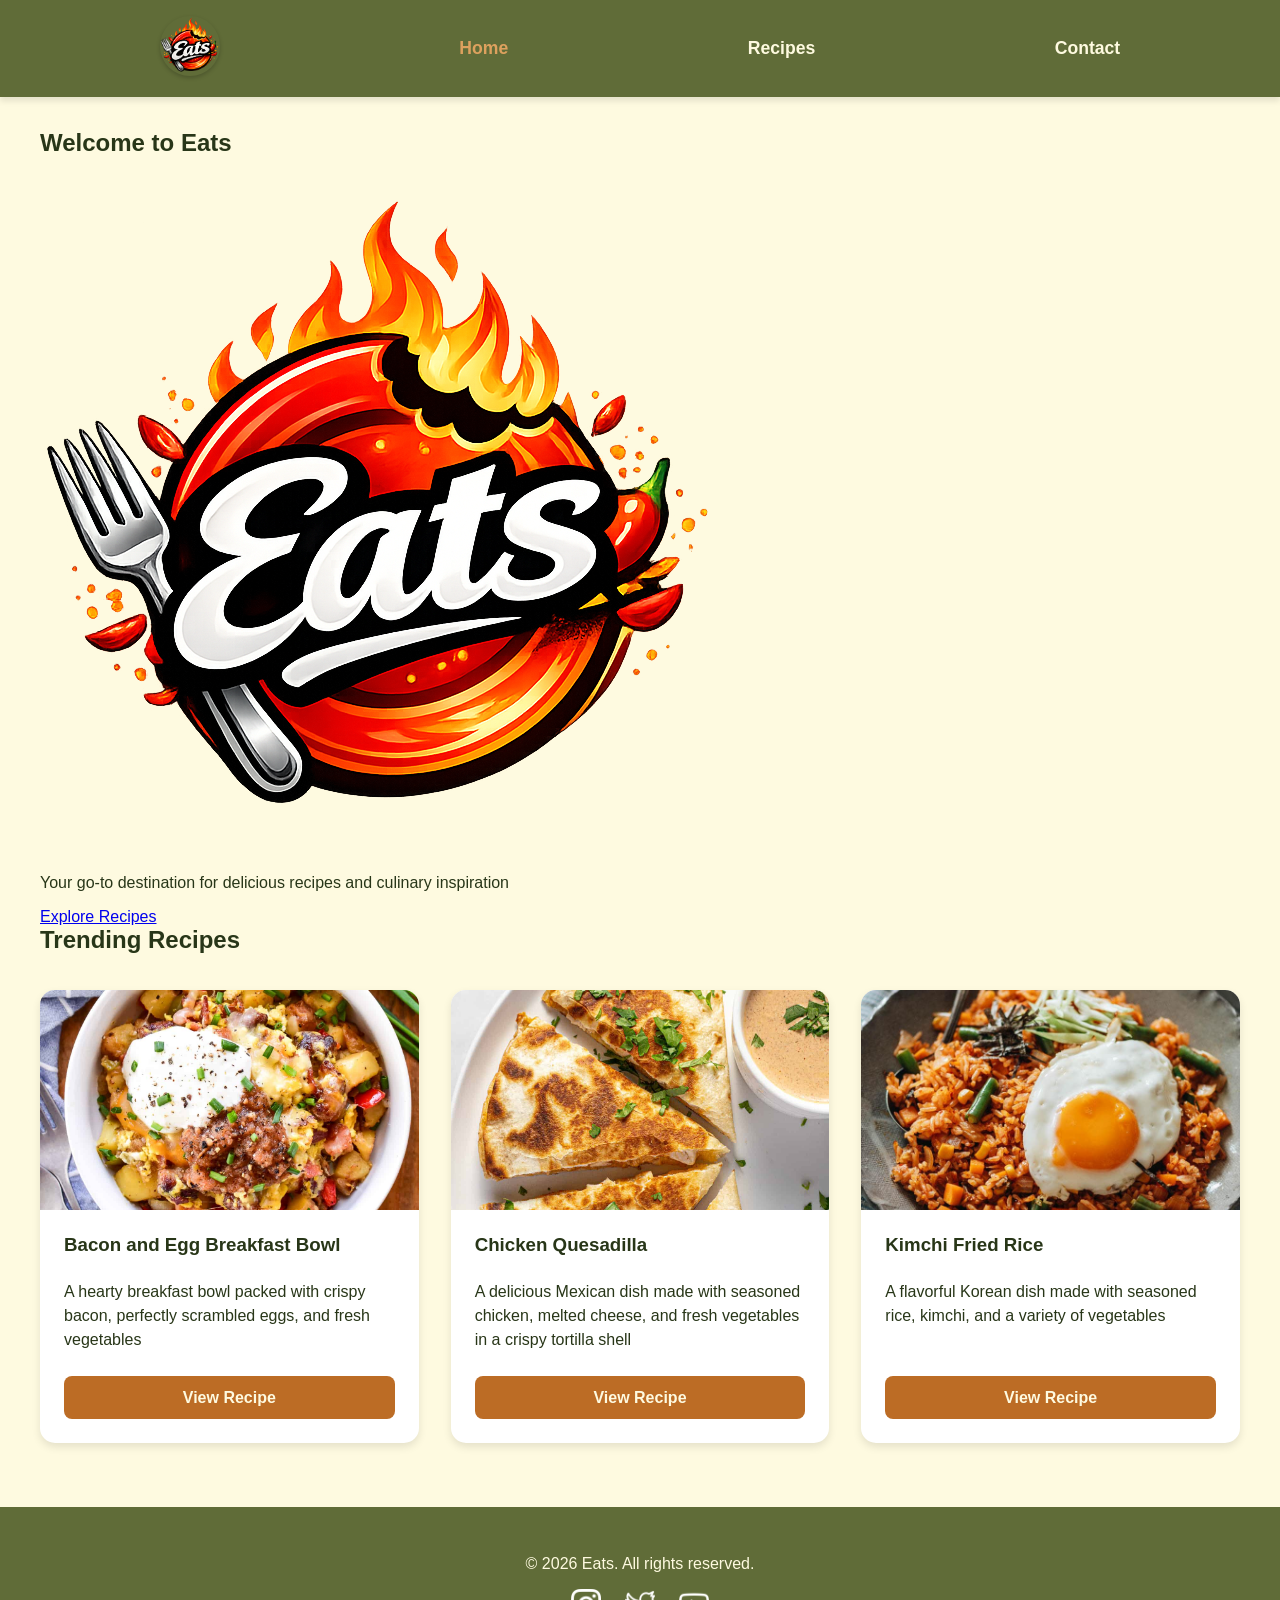
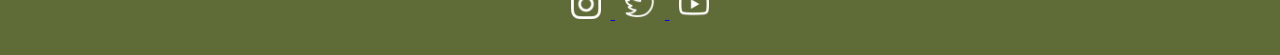
==== commit 238a9731: "feat: Enhance accessibility by adding ARIA labels to navigation, forms, and footer links" ====
--- a/index.html
+++ b/index.html
@@ -1,78 +1,78 @@
 <!DOCTYPE html>
 <html lang="en">
-<head>
-    <meta charset="UTF-8">
-    <meta name="viewport" content="width=device-width, initial-scale=1.0">
-    <link rel="stylesheet" href="assets/css/styles.css">
-    <title>Eats</title>
-</head>
+    <head>
+        <meta charset="UTF-8">
+        <meta name="viewport" content="width=device-width, initial-scale=1.0">
+        <link rel="stylesheet" href="assets/css/styles.css">
+        <title>Eats</title>
+    </head>
+    <body>
+        <header>
+            <nav aria-label="Primary">
+                <a href="index.html" class="logo-link">
+                    <img src="assets/images/logo.png" alt="Eats Logo" id="nav-logo">
+                </a>
+                <a href="index.html" class="active">Home</a>
+                <a href="recipes.html">Recipes</a>
+                <a href="contact.html">Contact</a>
+            </nav>
+        </header>
 
-<body>
-    <header>
-        <nav>
-            <a href="index.html" class="logo-link">
-                <img src="assets/images/logo.png" alt="Eats Logo" id="nav-logo">
+        <main>
+            <section class="hero">
+                <h1>Welcome to Eats</h1>
+                <img src="assets/images/logo.png" alt="Eats Logo" id="index-logo">
+                <p>Your go-to destination for delicious recipes and culinary inspiration</p>
+                <a href="recipes.html" class="btn">Explore Recipes</a>
+            </section>
+
+            <section class="trending-recipes">
+                <h2>Trending Recipes</h2>
+                
+                <div class="recipe-grid">
+                    
+                    <article class="recipe-card">
+                        <img src="assets/images/breakfast-bowl.jpg" alt="Bacon and Egg Breakfast Bowl" class="recipe-card-image">
+                        <div class="card-content">
+                            <h3 class="recipe-card-title">Bacon and Egg Breakfast Bowl</h3>
+                            <p class="recipe-card-description">A hearty breakfast bowl packed with crispy bacon, perfectly scrambled eggs, and fresh vegetables</p>
+                            <a href="bacon-and-egg-breakfast-bowl.html" class="recipe-card-btn">View Recipe</a>
+                        </div>
+                    </article>
+
+                    <article class="recipe-card">
+                        <img src="assets/images/chicken-quesadilla.jpg" alt="Chicken Quesadilla" class="recipe-card-image">
+                        <div class="card-content">
+                            <h3 class="recipe-card-title">Chicken Quesadilla</h3>
+                            <p class="recipe-card-description">A delicious Mexican dish made with seasoned chicken, melted cheese, and fresh vegetables in a crispy tortilla shell</p>
+                            <a href="chicken-quesadilla.html" class="recipe-card-btn">View Recipe</a>
+                        </div>
+                    </article>
+                    
+                    <article class="recipe-card">
+                        <img src="assets/images/kimchi-fried-rice.jpg" alt="Kimchi Fried Rice" class="recipe-card-image">
+                        <div class="card-content">
+                            <h3 class="recipe-card-title">Kimchi Fried Rice</h3>
+                            <p class="recipe-card-description">A flavorful Korean dish made with seasoned rice, kimchi, and a variety of vegetables</p>
+                            <a href="kimchi-fried-rice.html" class="recipe-card-btn">View Recipe</a>
+                        </div>
+                    </article>
+
+                </div>
+                </section>
+        </main>
+
+        <footer>
+            <p>&copy; 2026 Eats. All rights reserved.</p>
+            <a href="https://www.instagram.com" target="_blank" rel="noopener noreferrer" aria-label="Visit Eats on Instagram">
+                <img src="assets/images/icon-instagram.png" alt="Instagram Icon" class="footer-icon">
             </a>
-            <a href="index.html" class="active">Home</a>
-            <a href="recipes.html">Recipes</a>
-            <a href="contact.html">Contact</a>
-        </nav>
-    </header>
-
-    <main>
-        <section class="hero">
-            <h1>Welcome to Eats</h1>
-            <p>Your go-to destination for delicious recipes and culinary inspiration</p>
-            <a href="recipes.html" class="btn">Explore Recipes</a>
-        </section>
-
-        <section class="trending-recipes">
-            <h2>Trending Recipes</h2>
-            
-            <div class="recipe-grid">
-                
-                <article class="recipe-card">
-                    <img src="assets/images/breakfast-bowl.jpg" alt="Bacon and Egg Breakfast Bowl" class="recipe-card-image">
-                    <div class="card-content">
-                        <h3 class="recipe-card-title">Bacon and Egg Breakfast Bowl</h3>
-                        <p class="recipe-card-description">A hearty breakfast bowl packed with crispy bacon, perfectly scrambled eggs, and fresh vegetables</p>
-                        <a href="bacon-and-egg-breakfast-bowl.html" class="recipe-card-btn">View Recipe</a>
-                    </div>
-                </article>
-
-                <article class="recipe-card">
-                    <img src="assets/images/chicken-quesadilla.jpg" alt="Chicken Quesadilla" class="recipe-card-image">
-                    <div class="card-content">
-                        <h3 class="recipe-card-title">Chicken Quesadilla</h3>
-                        <p class="recipe-card-description">A delicious Mexican dish made with seasoned chicken, melted cheese, and fresh vegetables in a crispy tortilla shell</p>
-                        <a href="chicken-quesadilla.html" class="recipe-card-btn">View Recipe</a>
-                    </div>
-                </article>
-                
-                <article class="recipe-card">
-                    <img src="assets/images/kimchi-fried-rice.jpg" alt="Kimchi Fried Rice" class="recipe-card-image">
-                    <div class="card-content">
-                        <h3 class="recipe-card-title">Kimchi Fried Rice</h3>
-                        <p class="recipe-card-description">A flavorful Korean dish made with seasoned rice, kimchi, and a variety of vegetables</p>
-                        <a href="kimchi-fried-rice.html" class="recipe-card-btn">View Recipe</a>
-                    </div>
-                </article>
-
-            </div>
-            </section>
-    </main>
-
-    <footer>
-        <p>&copy; 2026 Eats. All rights reserved.</p>
-        <a href="https://www.instagram.com" target="_blank" rel="noopener noreferrer">
-            <img src="assets/images/icon-instagram.png" alt="Instagram Icon" class="footer-icon">
-        </a>
-        <a href="https://www.twitter.com" target="_blank" rel="noopener noreferrer">
-            <img src="assets/images/icon-twitter.png" alt="Twitter Icon" class="footer-icon">
-        </a>
-        <a href="https://www.youtube.com" target="_blank" rel="noopener noreferrer">
-            <img src="assets/images/icon-youtube.png" alt="YouTube Icon" class="footer-icon">
-        </a>
-    </footer>
-</body>
+            <a href="https://www.twitter.com" target="_blank" rel="noopener noreferrer" aria-label="Visit Eats on X (Twitter)">
+                <img src="assets/images/icon-twitter.png" alt="Twitter Icon" class="footer-icon">
+            </a>
+            <a href="https://www.youtube.com" target="_blank" rel="noopener noreferrer" aria-label="Visit Eats on YouTube">
+                <img src="assets/images/icon-youtube.png" alt="YouTube Icon" class="footer-icon">
+            </a>
+        </footer>
+    </body>
 </html>
